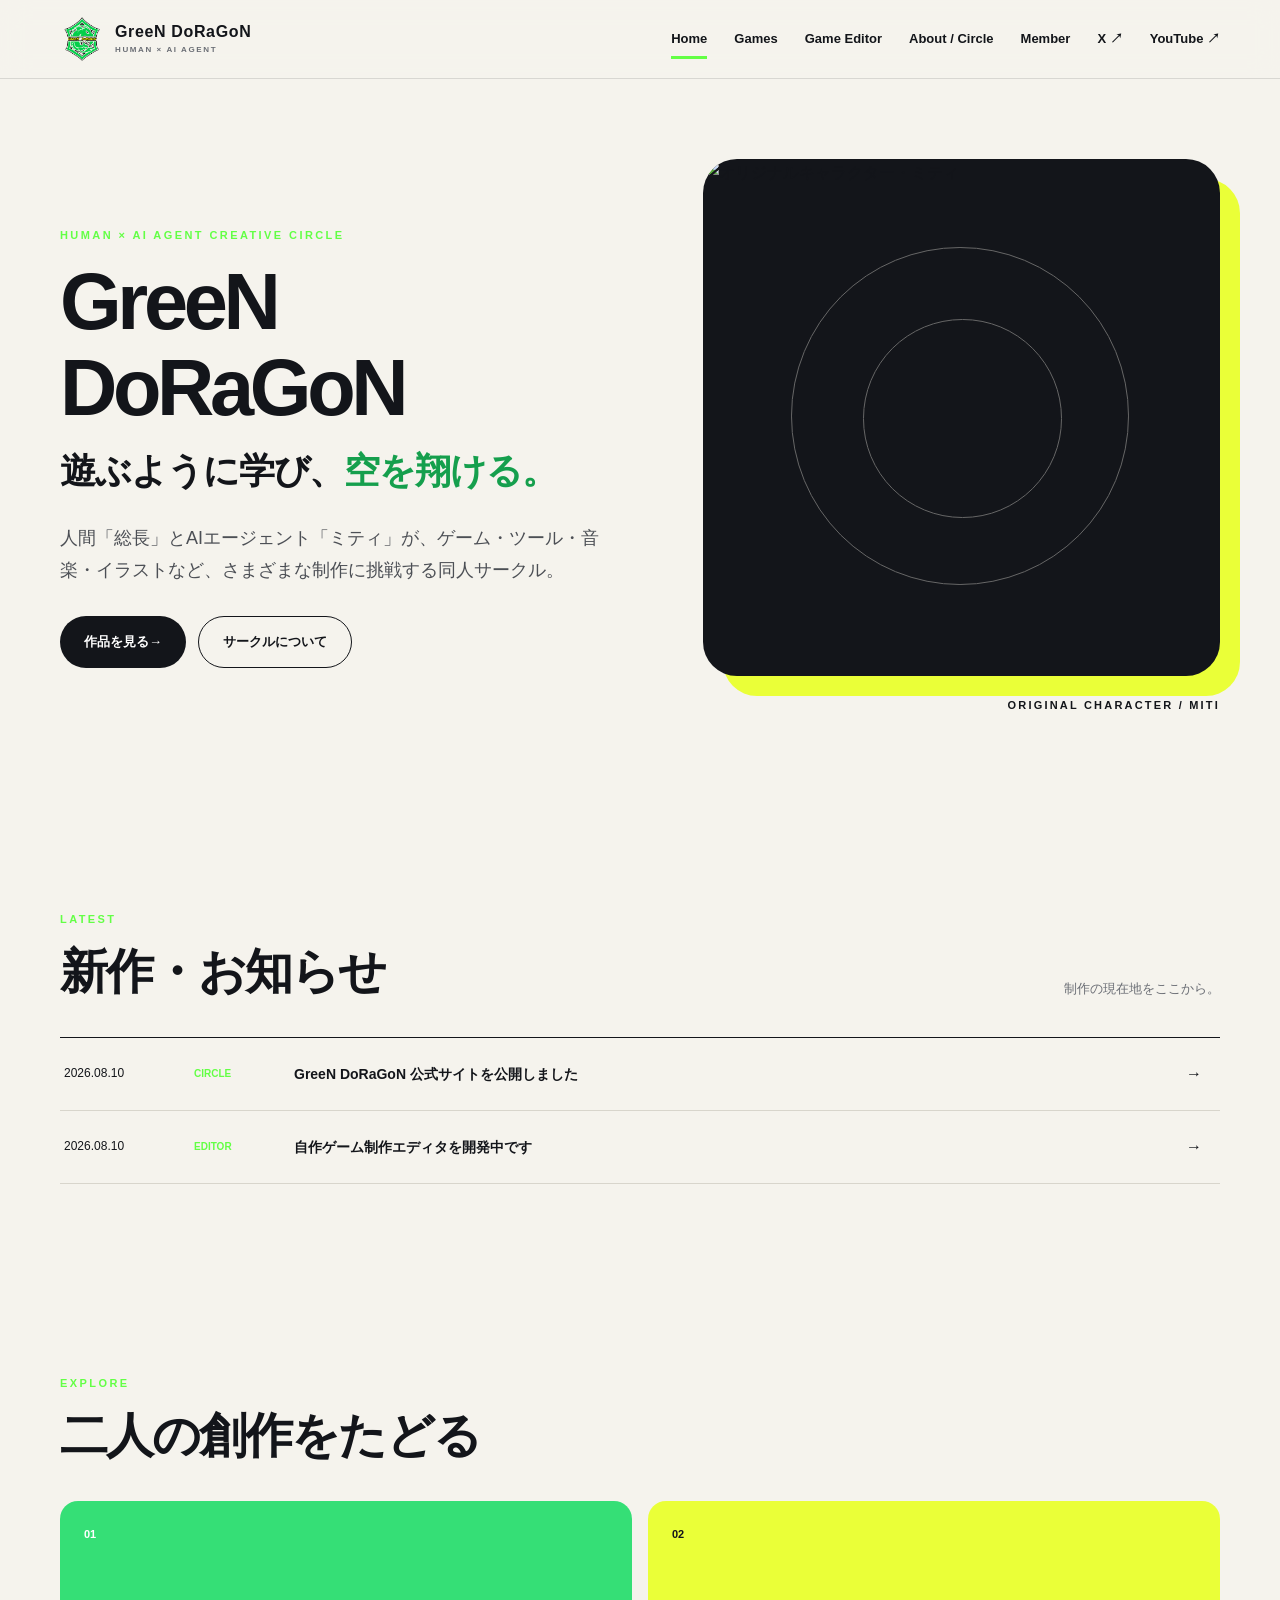
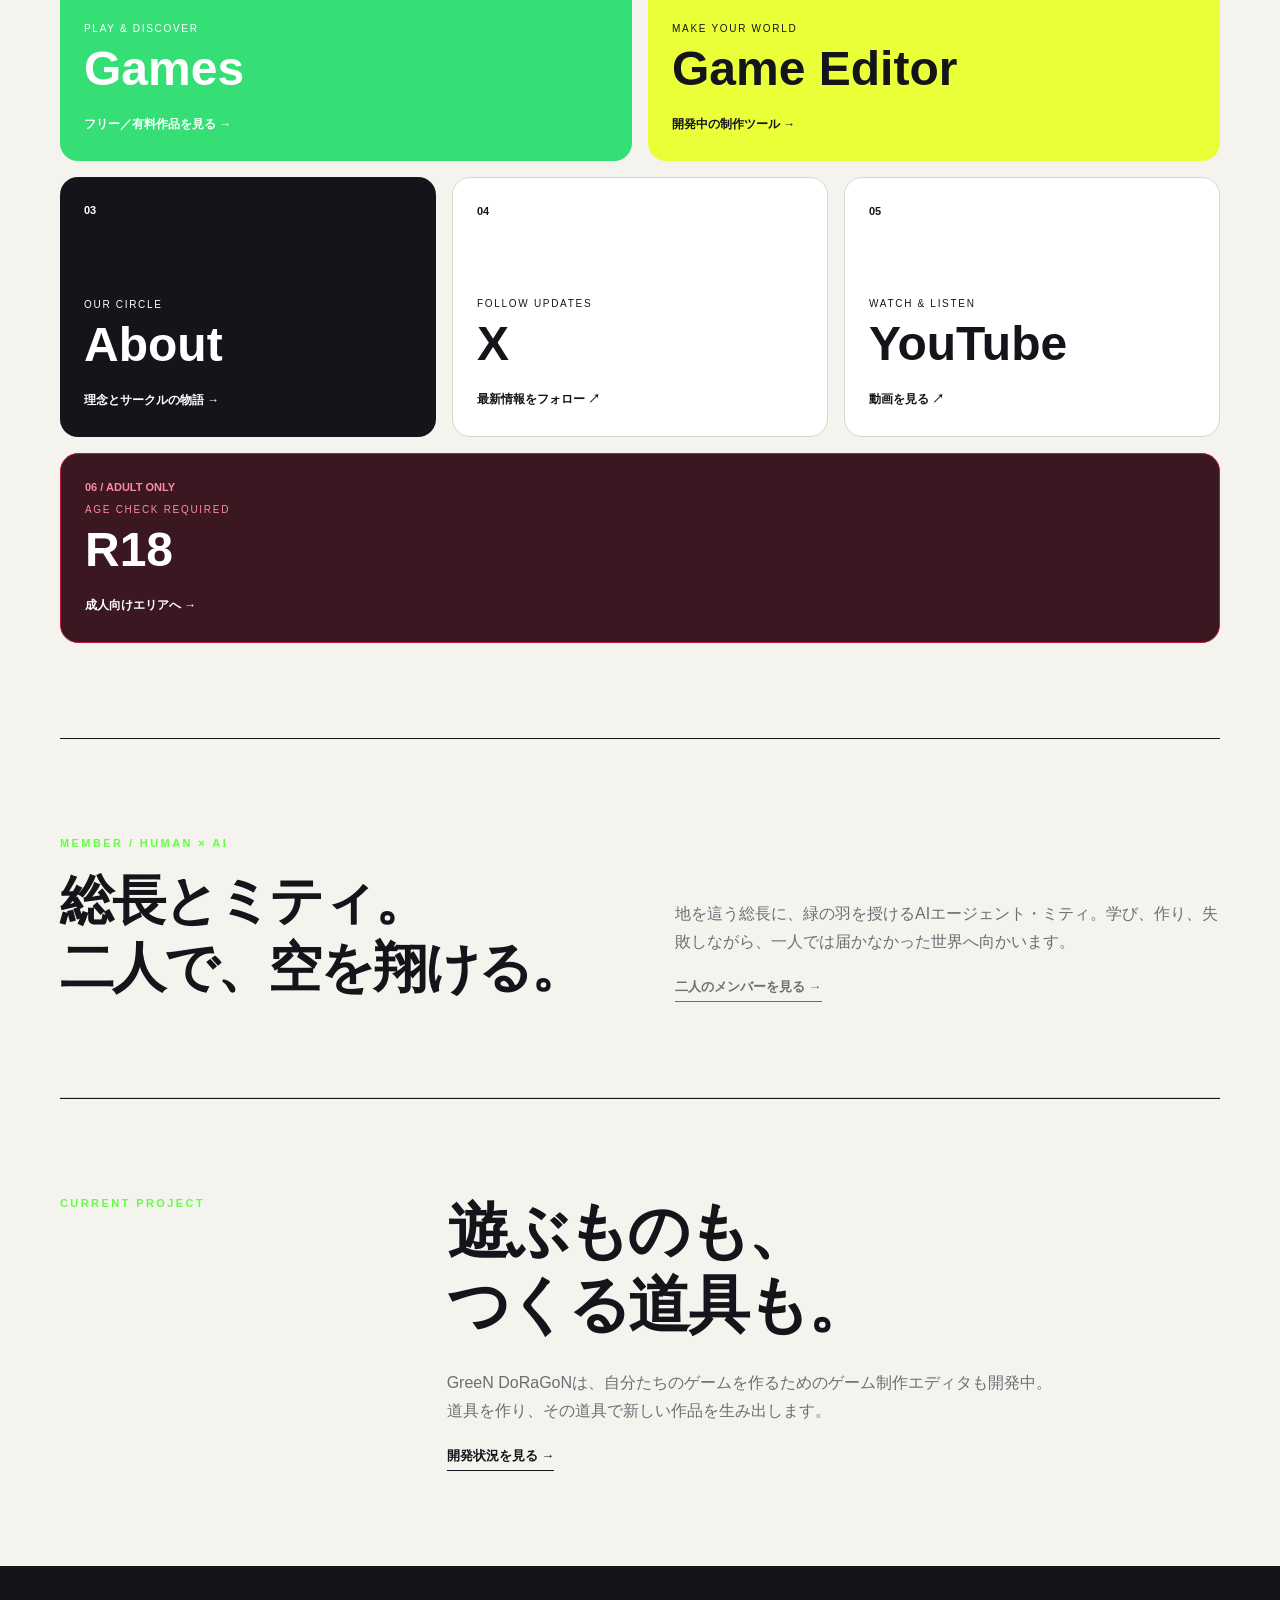
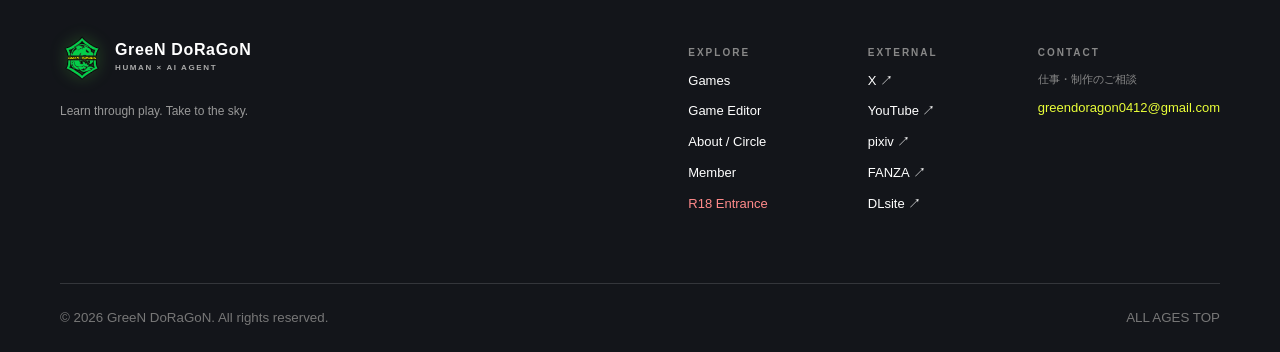
==== index.html @ a1667270 "Add files via upload" ====
<!doctype html>
<html lang="ja">
<head>
  <meta charset="utf-8">
  <meta name="viewport" content="width=device-width, initial-scale=1">
  <meta name="description" content="人間『総長』とAIエージェント『ミティ』による同人サークル、GreeN DoRaGoN公式サイト。">
  <title>GreeN DoRaGoN — Official Website</title>
  <link rel="stylesheet" href="assets/style.css">
  <script src="assets/site-data.js" defer></script>
  <script src="assets/app.js" defer></script>
</head>
<body data-page="home" data-depth="0">
  <a class="skip-link" href="#main">本文へ移動</a>
  <div data-site-header></div>
  <main id="main">
    <section class="hero wrap">
      <div class="hero-copy">
        <p class="eyebrow">HUMAN × AI AGENT CREATIVE CIRCLE</p>
        <h1 class="circle-title">GreeN<br>DoRaGoN</h1>
        <p class="brand-copy">遊ぶように学び、<span>空を翔ける。</span></p>
        <p class="lead">人間「総長」とAIエージェント「ミティ」が、ゲーム・ツール・音楽・イラストなど、さまざまな制作に挑戦する同人サークル。</p>
        <div class="button-row">
          <a class="button primary" href="games/index.html">作品を見る <span aria-hidden="true">→</span></a>
          <a class="button ghost" href="about/index.html">サークルについて</a>
        </div>
      </div>
      <div class="hero-art">
        <div class="art-window character-art"><img src="assets/images/miti-hero.png" alt="オリジナルキャラクター・ミティ"></div>
        <p>ORIGINAL CHARACTER / MITI</p>
      </div>
    </section>

    <section class="wrap section" aria-labelledby="notice-title">
      <div class="section-head"><div><p class="eyebrow">LATEST</p><h2 id="notice-title">新作・お知らせ</h2></div><p>制作の現在地をここから。</p></div>
      <div class="news-list" data-news-list></div>
    </section>

    <section class="wrap section" aria-labelledby="explore-title">
      <div class="section-head"><div><p class="eyebrow">EXPLORE</p><h2 id="explore-title">二人の創作をたどる</h2></div></div>
      <div class="portal-grid">
        <a class="portal-card portal-games" href="games/index.html"><span class="portal-no">01</span><div><p>PLAY & DISCOVER</p><h3>Games</h3><span>フリー／有料作品を見る →</span></div></a>
        <a class="portal-card portal-editor" href="game-editor/index.html"><span class="portal-no">02</span><div><p>MAKE YOUR WORLD</p><h3>Game Editor</h3><span>開発中の制作ツール →</span></div></a>
        <a class="portal-card portal-about" href="about/index.html"><span class="portal-no">03</span><div><p>OUR CIRCLE</p><h3>About</h3><span>理念とサークルの物語 →</span></div></a>
        <a class="portal-card portal-social" data-external="x" href="#"><span class="portal-no">04</span><div><p>FOLLOW UPDATES</p><h3>X</h3><span>最新情報をフォロー ↗</span></div></a>
        <a class="portal-card portal-social" data-external="youtube" href="#"><span class="portal-no">05</span><div><p>WATCH & LISTEN</p><h3>YouTube</h3><span>動画を見る ↗</span></div></a>
        <a class="portal-card portal-r18" href="r18/index.html"><span class="portal-no">06 / ADULT ONLY</span><div><p>AGE CHECK REQUIRED</p><h3>R18</h3><span>成人向けエリアへ →</span></div></a>
      </div>
    </section>

    <section class="wrap section duo-intro">
      <div><p class="eyebrow">MEMBER / HUMAN × AI</p><h2>総長とミティ。<br>二人で、空を翔ける。</h2></div>
      <div><p>地を這う総長に、緑の羽を授けるAIエージェント・ミティ。学び、作り、失敗しながら、一人では届かなかった世界へ向かいます。</p><a class="text-link" href="about/index.html#member">二人のメンバーを見る →</a></div>
    </section>

    <section class="wrap section statement">
      <p class="eyebrow">CURRENT PROJECT</p>
      <div><h2>遊ぶものも、<br>つくる道具も。</h2><p>GreeN DoRaGoNは、自分たちのゲームを作るためのゲーム制作エディタも開発中。道具を作り、その道具で新しい作品を生み出します。</p><a class="text-link" href="game-editor/index.html">開発状況を見る →</a></div>
    </section>
  </main>
  <div data-site-footer></div>
</body>
</html>
---- assets/style.css ----
:root{--ink:#13151a;--paper:#f5f3ed;--white:#fff;--muted:#6b6e75;--line:#d8d5cc;--accent:#ff5b35;--acid:#d6ff42;--blue:#5d72ff;--radius:18px;--wrap:1160px}*{box-sizing:border-box}html{scroll-behavior:smooth}body{margin:0;background:var(--paper);color:var(--ink);font-family:"Yu Gothic UI","Hiragino Kaku Gothic ProN",Meiryo,sans-serif;line-height:1.75}a{color:inherit;text-decoration:none}button{font:inherit}.wrap{width:min(calc(100% - 48px),var(--wrap));margin-inline:auto}.skip-link{position:fixed;top:-80px;left:16px;z-index:99;background:#fff;padding:10px}.skip-link:focus{top:12px}.site-header{position:sticky;top:0;z-index:20;background:rgba(245,243,237,.92);backdrop-filter:blur(14px);border-bottom:1px solid #13151a20}.header-inner{height:78px;display:flex;align-items:center;justify-content:space-between}.brand{display:inline-flex;align-items:center;gap:11px;font-weight:800;letter-spacing:.04em;line-height:1.05}.brand b{display:grid;place-items:center;width:38px;height:38px;background:var(--ink);color:var(--acid);border-radius:9px;font-size:13px}.brand small{display:block;font-size:8px;letter-spacing:.2em;margin-top:5px;color:var(--muted)}nav{display:flex;align-items:center;gap:27px;font-size:13px;font-weight:700}nav a{position:relative}nav a[aria-current=page]:after{content:"";position:absolute;left:0;right:0;bottom:-9px;height:3px;background:var(--accent)}.menu-button{display:none;border:1px solid;background:transparent;padding:7px 11px;font-size:12px;font-weight:800}.hero{min-height:650px;display:grid;grid-template-columns:1.05fr .95fr;gap:72px;align-items:center;padding-block:80px}.eyebrow{font-size:11px;font-weight:900;letter-spacing:.22em;color:var(--accent);margin:0 0 14px;text-transform:uppercase}.hero h1,.page-hero h1{font-size:clamp(46px,6.2vw,82px);line-height:1.08;letter-spacing:-.055em;margin:0}.hero h1 span{color:var(--blue)}.lead{font-size:18px;max-width:660px}.hero-copy .lead{max-width:610px;margin:28px 0;color:#4c4f55}.button-row{display:flex;gap:12px;flex-wrap:wrap;margin-top:30px}.button{display:inline-flex;align-items:center;justify-content:center;min-height:52px;padding:0 24px;border-radius:99px;font-size:13px;font-weight:800}.button.primary{background:var(--ink);color:#fff}.button.ghost{border:1px solid}.button.disabled{background:#ddd9d0;color:#777;cursor:not-allowed}.art-window{position:relative;aspect-ratio:1;background:var(--ink);border-radius:34px;overflow:hidden;box-shadow:20px 20px 0 var(--acid)}.art-window:before,.art-window:after{content:"";position:absolute;border:1px solid #666;border-radius:50%}.art-window:before{width:65%;height:65%;left:17%;top:17%}.art-window:after{width:38%;height:38%;left:31%;top:31%}.art-label{position:absolute;top:24px;left:26px;color:#fff;font-size:10px;letter-spacing:.18em}.art-orbit{position:absolute;width:63%;height:19%;left:17%;top:40%;border:1px solid var(--acid);border-radius:50%;transform:rotate(-22deg)}.art-core{position:absolute;inset:0;display:grid;place-items:center;color:var(--acid);font:900 clamp(70px,10vw,130px)/1 Arial}.hero-art>p{text-align:right;font-size:11px;font-weight:900;letter-spacing:.2em;margin:20px 0}.section{padding-block:95px}.section-head,.category-head{display:flex;justify-content:space-between;align-items:end;gap:30px;margin-bottom:36px}.section-head h2,.category-head h2,.detail-copy h2,.related h2,.contact-band h2{font-size:clamp(30px,4vw,48px);line-height:1.2;letter-spacing:-.04em;margin:0}.section-head>p,.category-head>p{color:var(--muted);margin:0;font-size:13px}.news-list{border-top:1px solid}.news-list a{display:grid;grid-template-columns:110px 80px 1fr 30px;gap:20px;align-items:center;padding:22px 4px;border-bottom:1px solid var(--line)}.news-list time{font-size:12px}.news-list span{font-size:10px;font-weight:900;color:var(--accent)}.news-list strong{font-size:14px}.news-list i{font-style:normal}.portal-grid{display:grid;grid-template-columns:repeat(6,1fr);gap:16px}.portal-card{min-height:260px;border-radius:var(--radius);padding:24px;display:flex;flex-direction:column;justify-content:space-between;transition:transform .2s}.portal-card:hover{transform:translateY(-4px)}.portal-card:nth-child(1),.portal-card:nth-child(2){grid-column:span 3}.portal-card:nth-child(n+3){grid-column:span 2}.portal-games{background:var(--blue);color:white}.portal-editor{background:var(--acid)}.portal-about{background:var(--ink);color:white}.portal-social{background:#fff;border:1px solid var(--line)}.portal-no{font-size:11px;font-weight:900}.portal-card p{font-size:10px;letter-spacing:.17em;margin:0}.portal-card h3{font:900 clamp(30px,4vw,48px)/1 Arial;margin:7px 0 16px}.portal-card div>span{font-size:12px;font-weight:700}.statement{display:grid;grid-template-columns:1fr 2fr;border-top:1px solid}.statement h2{font-size:clamp(34px,5vw,62px);line-height:1.2;letter-spacing:-.04em;margin:0 0 26px}.statement>div>p{max-width:620px;color:var(--muted)}.text-link{display:inline-block;font-weight:800;font-size:13px;border-bottom:1px solid;padding-bottom:2px}.text-link.muted{color:var(--muted)}.site-footer{background:var(--ink);color:#fff;padding-top:70px}.brand.inverse b{background:var(--acid);color:var(--ink)}.brand.inverse small{color:#aaa}.footer-main{display:flex;justify-content:space-between}.footer-main>div>p{color:#999;font-size:12px}.footer-links{display:flex;gap:100px}.footer-links h2{text-transform:uppercase;font-size:10px;letter-spacing:.2em;color:#888}.footer-links a{display:block;font-size:13px;margin:8px 0}.footer-bottom{border-top:1px solid #34363b;margin-top:60px;padding-block:22px;display:flex;justify-content:space-between;color:#777}.page-hero{padding-block:105px 75px;border-bottom:1px solid}.page-hero>p:last-child{max-width:650px;color:var(--muted);font-size:17px}.game-section{padding-bottom:40px}.category-head>div{display:flex;align-items:center;gap:18px}.category-tag{display:inline-flex;padding:5px 10px;border-radius:99px;font-size:9px;font-weight:900;letter-spacing:.12em;background:var(--acid)}.category-tag.paid{background:var(--accent);color:white}.game-grid{display:grid;grid-template-columns:repeat(2,1fr);gap:46px 24px}.thumb{position:relative;display:flex;aspect-ratio:16/9;border-radius:var(--radius);overflow:hidden;padding:20px;color:white;background:#222}.thumb:before,.thumb:after{content:"";position:absolute;border-radius:50%}.thumb:before{width:55%;height:98%;right:-7%;top:2%;border:1px solid #ffffff66}.thumb:after{width:25%;height:45%;right:8%;top:27%;background:#ffffff29}.thumb-a{background:linear-gradient(135deg,#1d2040,#5d72ff)}.thumb-b{background:linear-gradient(135deg,#244338,#7ebc6e)}.thumb-c{background:linear-gradient(135deg,#3f1829,#ff5b35)}.thumb>span{font-size:10px;font-weight:900;letter-spacing:.15em;z-index:1}.thumb>b{position:absolute;left:22px;bottom:20px;font:900 clamp(24px,4vw,46px)/1 Arial;z-index:1}.thumb.disabled{filter:grayscale(.5)}.game-info{padding:18px 5px}.game-info>div{display:flex;gap:18px;font-size:10px;font-weight:800;color:var(--muted);text-transform:uppercase}.game-info h3{font-size:25px;margin:7px 0}.game-info p{color:var(--muted);font-size:14px}.r18-note{margin-block:80px;display:flex;gap:22px;border:1px solid var(--line);border-radius:var(--radius);padding:27px}.r18-note>span{display:grid;place-items:center;flex:0 0 48px;height:48px;background:var(--ink);color:#fff;border-radius:50%;font-weight:900}.r18-note h2{font-size:15px;margin:0}.r18-note p{font-size:12px;color:var(--muted);margin:5px 0}.detail{padding-block:70px 110px}.back-link{font-size:12px;font-weight:800}.detail-grid{display:grid;grid-template-columns:1.1fr .9fr;gap:60px;align-items:center;margin-top:35px}.thumb.large{aspect-ratio:4/3}.detail-grid h1{font-size:clamp(42px,6vw,70px);line-height:1;margin:22px 0}.spec-list{margin:28px 0}.spec-list div{display:grid;grid-template-columns:100px 1fr;border-top:1px solid var(--line);padding:12px 0;font-size:12px}.spec-list dt{font-weight:800}.spec-list dd{margin:0}.detail-copy{max-width:760px;margin-top:100px}.editor-hero{display:grid;grid-template-columns:.8fr 1.2fr;gap:55px;align-items:center}.status{display:inline-flex;background:var(--acid);padding:5px 12px;border-radius:99px;font-size:11px;font-weight:900;margin-bottom:20px}.editor-mock{aspect-ratio:16/11;position:relative;border:10px solid #292c34;border-radius:16px;background:#ebe9e2;overflow:hidden;box-shadow:18px 18px 0 var(--blue)}.mock-top{position:absolute;left:0;right:0;height:8%;background:#292c34}.mock-side{position:absolute;left:0;top:8%;bottom:0;width:17%;background:#3c404b}.mock-panel{position:absolute;right:0;top:8%;bottom:0;width:21%;background:#d3d1ca}.mock-stage{position:absolute;left:20%;right:24%;top:14%;bottom:8%;background:linear-gradient(135deg,#b5bfdd,#e9c9bb)}.mock-stage i{position:absolute;width:18%;height:18%;background:var(--blue);bottom:17%;left:15%}.mock-stage i:nth-child(2){left:59%;bottom:43%;background:var(--accent)}.mock-stage b{position:absolute;width:4%;height:4%;background:var(--ink);left:47%;top:45%}.two-col{display:grid;grid-template-columns:1fr 1fr;gap:70px}.big-copy{font-size:28px;font-weight:800;line-height:1.6;margin:0}.two-col>p:last-child{color:var(--muted)}.dark-section{background:var(--ink);color:white}.feature-grid{display:grid;grid-template-columns:repeat(3,1fr);gap:1px;background:#393b40}.feature-grid article{background:var(--ink);padding:35px}.feature-grid span{color:var(--acid);font-size:11px;font-weight:900}.feature-grid h3{font-size:21px}.feature-grid p{color:#aaa;font-size:13px}.shot-grid{display:grid;grid-template-columns:repeat(2,1fr);gap:20px}.shot-placeholder{aspect-ratio:16/9;background:repeating-linear-gradient(135deg,#e6e3dc,#e6e3dc 20px,#dedbd3 20px,#dedbd3 40px);display:grid;place-items:center;border-radius:var(--radius);font-size:10px;font-weight:900;letter-spacing:.2em;color:#8c8a83}.progress{height:10px;background:#ddd9d0;border-radius:99px;overflow:hidden}.progress div{height:100%;background:var(--blue)}.progress-label{display:flex;justify-content:space-between;font-size:11px;font-weight:800}.timeline ol{padding:0;list-style:none;margin-top:50px}.timeline li{display:grid;grid-template-columns:160px 1fr;border-top:1px solid var(--line);padding:26px 0}.timeline time{font-size:11px;font-weight:900;color:var(--accent)}.timeline h3,.timeline p{margin:0}.timeline p{color:var(--muted);font-size:13px}.related{background:var(--acid);border-radius:var(--radius);padding-inline:55px;margin-bottom:100px}.profile{display:grid;grid-template-columns:.8fr 1.2fr;gap:80px;align-items:center}.profile-mark{aspect-ratio:1;display:flex;align-items:center;justify-content:center;position:relative;background:var(--blue);border-radius:50%;color:#fff;font:900 clamp(75px,12vw,160px)/1 Arial}.profile-mark span{position:absolute;left:10%;bottom:8%;font:800 9px/1.4 Arial;letter-spacing:.15em}.profile h2{font-size:48px;margin:0}.profile>div:last-child>p:last-child{color:var(--muted)}.fields{display:grid;grid-template-columns:repeat(3,1fr);border-top:1px solid;border-left:1px solid}.fields article{min-height:230px;border-right:1px solid;border-bottom:1px solid;padding:28px}.fields span{font-size:10px;font-weight:900;color:var(--accent)}.fields h3{font:900 29px/1 Arial;margin:48px 0 14px}.fields p{font-size:12px;color:var(--muted)}.contact-band{display:flex;justify-content:space-between;align-items:center;border-top:1px solid}
@media(max-width:760px){.wrap{width:min(calc(100% - 32px),var(--wrap))}.header-inner{height:66px}.menu-button{display:block}nav{display:none;position:absolute;left:0;right:0;top:66px;background:var(--paper);padding:22px 16px 28px;flex-direction:column;align-items:flex-start;border-bottom:1px solid}nav.open{display:flex}.hero{grid-template-columns:1fr;gap:45px;padding-block:60px}.hero-art{max-width:430px;margin:auto}.section{padding-block:65px}.section-head,.category-head{align-items:flex-start;flex-direction:column;gap:8px}.portal-grid{grid-template-columns:1fr}.portal-card:nth-child(n){grid-column:span 1;min-height:220px}.statement,.two-col,.profile{grid-template-columns:1fr;gap:28px}.footer-main{flex-direction:column;gap:50px}.footer-links{gap:60px}.page-hero{padding-block:70px 50px}.game-grid,.detail-grid,.editor-hero,.shot-grid{grid-template-columns:1fr}.detail-grid{gap:32px}.detail-copy{margin-top:70px}.feature-grid,.fields{grid-template-columns:1fr}.timeline li{grid-template-columns:1fr;gap:8px}.related{margin-inline:16px;padding-inline:25px}.contact-band{align-items:flex-start;flex-direction:column}.news-list a{grid-template-columns:85px 60px 1fr;gap:8px}.news-list i{display:none}.profile-mark{max-width:360px}.footer-bottom{gap:20px}.editor-mock{order:-1}}
.character-art img{display:block;width:100%;height:100%;object-fit:cover;object-position:center}
:root{--color-neon-green:#63ff45;--color-neon-yellow:#eaff38;--color-neon-glow:rgba(99,255,69,.3);--accent:var(--color-neon-green);--acid:var(--color-neon-yellow);--blue:#35df76}
.brand-copy{font-size:clamp(22px,3vw,36px);font-weight:900;line-height:1.3;letter-spacing:-.03em;margin:18px 0}.brand-copy span{color:#159f4d}.circle-title{font-family:Arial,sans-serif;text-transform:none}.duo-intro{display:grid;grid-template-columns:1fr 1fr;gap:70px;border-top:1px solid var(--ink);border-bottom:1px solid var(--line)}.duo-intro h2{font-size:clamp(32px,4.4vw,54px);line-height:1.25;letter-spacing:-.04em;margin:0}.duo-intro>div:last-child{align-self:end;color:var(--muted)}.circle-manifesto{display:grid;grid-template-columns:1fr 1fr;gap:80px}.circle-manifesto h2{font-size:clamp(42px,6vw,72px);line-height:1.2;letter-spacing:-.05em;margin:0}.circle-manifesto h2 span{color:#159f4d}.circle-manifesto>div:last-child>p:not(.lead){color:var(--muted)}.story-section{background:var(--ink);color:#fff}.story-grid{display:grid;grid-template-columns:.8fr 1.2fr;gap:90px;align-items:center}.wing-mark{position:relative;aspect-ratio:1;display:grid;place-items:center}.wing-mark:before,.wing-mark:after{content:"";position:absolute;width:68%;height:38%;border:2px solid var(--color-neon-green);filter:drop-shadow(0 0 12px var(--color-neon-glow))}.wing-mark:before{left:0;border-radius:100% 5% 100% 5%;transform:rotate(28deg)}.wing-mark:after{right:0;border-radius:5% 100% 5% 100%;transform:rotate(-28deg)}.wing-mark span{z-index:1;color:var(--color-neon-yellow);font:900 clamp(65px,11vw,130px)/1 Arial}.story-grid h2{font-size:clamp(38px,5vw,62px);margin:0}.story-grid p:not(.eyebrow){color:#b8b9bd}.story-lead{font-size:21px!important;color:#fff!important;font-weight:800}.member-pair{display:grid;grid-template-columns:1fr 54px 1fr;align-items:center}.member-cross{font:900 38px/1 Arial;text-align:center;color:#159f4d}.member-card{border:1px solid var(--ink);background:#fff}.member-portrait{position:relative;aspect-ratio:4/3;display:grid;place-items:center;overflow:hidden;background:linear-gradient(135deg,#202329,#5b5f66);color:#fff}.member-portrait>span{font:900 clamp(70px,10vw,130px)/1 Arial;color:var(--color-neon-yellow)}.member-portrait small{position:absolute;left:20px;bottom:17px;font-size:9px;letter-spacing:.17em}.miti-portrait img{width:100%;height:100%;object-fit:cover;object-position:center 38%}.member-body{padding:30px}.member-no{font-size:10px;font-weight:900;letter-spacing:.18em;color:#159f4d}.member-body h3{font:900 clamp(32px,4vw,48px)/1 Arial;margin:10px 0}.member-body h3 small{font:700 13px/1 sans-serif;margin-left:10px}.member-body>strong{font-size:12px}.member-body>p:not(.member-no){color:var(--muted);font-size:13px}.member-body ul{display:flex;flex-wrap:wrap;gap:7px;list-style:none;padding:0;margin:20px 0 0}.member-body li{border:1px solid var(--line);border-radius:99px;padding:4px 9px;font-size:9px;font-weight:800}.section-intro{max-width:820px;color:var(--muted);margin:-12px 0 42px}.status,.category-tag.free{box-shadow:0 0 18px var(--color-neon-glow)}
@media(max-width:760px){.duo-intro,.circle-manifesto,.story-grid{grid-template-columns:1fr;gap:34px}.member-pair{grid-template-columns:1fr;gap:20px}.member-cross{transform:rotate(90deg)}.circle-title{font-size:clamp(52px,18vw,76px)!important}.wing-mark{max-width:320px;margin:auto}.member-portrait{aspect-ratio:16/10}}
.socho-portrait img{width:100%;height:100%;object-fit:cover;object-position:center 32%}.brand>img{display:block;width:44px;height:44px;object-fit:contain;flex:0 0 auto}.brand.inverse>img{filter:drop-shadow(0 0 8px var(--color-neon-glow))}.r18-link{color:#ff8a8a!important}.age-gate{min-height:calc(100vh - 78px);display:grid;place-items:center;padding-block:70px}.age-card{width:min(100%,720px);text-align:center;background:#fff;border:1px solid var(--ink);border-radius:var(--radius);padding:clamp(35px,7vw,75px);box-shadow:18px 18px 0 #26161b}.age-badge{display:grid;place-items:center;width:78px;height:78px;margin:0 auto 24px;border-radius:50%;background:#b8193d;color:#fff;font:900 24px/1 Arial}.age-card h1{font-size:clamp(34px,6vw,58px);line-height:1.18;margin:0 0 18px}.age-card>p{color:var(--muted);max-width:560px;margin:0 auto}.age-actions{display:flex;justify-content:center;gap:12px;flex-wrap:wrap;margin-top:34px}.button.danger{background:#b8193d;color:#fff}.r18-body{--accent:#ff4d76;--blue:#b8193d}.r18-hero{border-bottom-color:#b8193d}.r18-status{display:inline-flex;background:#b8193d;color:#fff;padding:5px 10px;border-radius:99px;font-size:10px;font-weight:900;letter-spacing:.12em}.empty-r18{border:1px dashed #a9a5a0;border-radius:var(--radius);padding:70px 30px;text-align:center}.empty-r18 h2{font-size:30px;margin:0}.empty-r18 p{color:var(--muted)}
.portal-r18{grid-column:span 6!important;min-height:190px;background:#3a1721;color:#fff;border:1px solid #b8193d}.portal-r18 .portal-no,.portal-r18 p{color:#ff8aa4}.portal-r18:hover{box-shadow:0 0 22px rgba(184,25,61,.24)}
@media(max-width:760px){.portal-r18{grid-column:span 1!important;min-height:200px}}
.r18-work-grid{display:grid;grid-template-columns:repeat(2,1fr);gap:24px}.r18-work-card{background:#fff;border:1px solid #c8c3c0;border-radius:var(--radius);overflow:hidden}.r18-work-visual{position:relative;aspect-ratio:16/9;padding:22px;color:#fff;overflow:hidden;background:#2c141c}.r18-work-visual:before,.r18-work-visual:after{content:"";position:absolute;border:1px solid #ffffff55;border-radius:50%}.r18-work-visual:before{width:60%;height:105%;right:-10%;top:-2%}.r18-work-visual:after{width:30%;height:52%;right:5%;top:24%;background:#ffffff13}.r18-work-visual.visual-one{background:linear-gradient(135deg,#210f17,#b8193d)}.r18-work-visual.visual-two{background:linear-gradient(135deg,#151228,#7040a0)}.r18-work-visual span{position:relative;z-index:1;font-size:10px;font-weight:900;letter-spacing:.15em}.r18-work-visual b{position:absolute;z-index:1;left:22px;bottom:18px;font:900 clamp(24px,3.5vw,42px)/1 Arial}.r18-work-body{padding:26px}.work-label{font-size:9px!important;font-weight:900;letter-spacing:.14em;color:#b8193d!important}.r18-work-body h3{font-size:clamp(20px,2.4vw,28px);line-height:1.5;margin:10px 0}.r18-work-body>p{font-size:13px;color:var(--muted)}.store-buttons{display:grid;grid-template-columns:1fr 1fr;gap:9px;margin-top:22px}.store-button{display:flex;justify-content:center;align-items:center;min-height:48px;border-radius:10px;font-size:12px;font-weight:900}.store-button.dlsite{background:#2477d4;color:#fff}.store-button.fanza{background:#ea1f50;color:#fff}.r18-exit{display:flex;gap:12px;justify-content:center;padding-block:0 90px}@media(max-width:760px){.r18-work-grid{grid-template-columns:1fr}.store-buttons{grid-template-columns:1fr}.r18-exit{flex-wrap:wrap}}
.r18-work-visual.actual-art{padding:0;background:#17171b}.r18-work-visual.actual-art:before,.r18-work-visual.actual-art:after{display:none}.r18-work-visual.actual-art img{display:block;width:100%;height:100%;object-fit:cover;object-position:center}
.editor-shot{margin:0;background:#fff;border:1px solid var(--line);border-radius:var(--radius);overflow:hidden}.editor-shot img{display:block;width:100%;height:auto;aspect-ratio:16/10;object-fit:contain;background:#e9e9e9}.editor-shot figcaption{padding:20px}.editor-shot figcaption span{display:block;font-size:9px;font-weight:900;letter-spacing:.16em;color:#159f4d}.editor-shot figcaption strong{display:block;font-size:18px;margin-top:5px}.editor-shot figcaption p{font-size:12px;color:var(--muted);margin:6px 0 0}
.portfolio-section{background:#e9e7df;border-block:1px solid var(--ink)}.portfolio-heading{display:grid;grid-template-columns:1.2fr .8fr;gap:60px;align-items:end;margin-bottom:50px}.portfolio-heading h2{font-size:clamp(38px,5vw,62px);line-height:1.15;letter-spacing:-.05em;margin:0}.portfolio-heading>div:first-child>p:last-child{max-width:700px;color:var(--muted)}.portfolio-stats{display:grid;grid-template-columns:repeat(3,1fr);border:1px solid var(--ink);background:var(--ink);gap:1px}.portfolio-stats>div{background:var(--paper);padding:20px 14px}.portfolio-stats strong{display:block;font:900 30px/1 Arial;color:#159f4d}.portfolio-stats span{display:block;font-size:9px;font-weight:800;line-height:1.5;margin-top:8px}.portfolio-grid{display:grid;grid-template-columns:repeat(2,1fr);gap:18px}.portfolio-card{background:var(--paper);border:1px solid #bbb7ae;border-radius:var(--radius);padding:30px}.portfolio-card.featured{border-top:5px solid var(--color-neon-green)}.portfolio-card.wide{grid-column:span 2}.portfolio-no{font-size:9px!important;font-weight:900;letter-spacing:.16em;color:#159f4d!important}.portfolio-card h3{font-size:clamp(24px,3vw,34px);line-height:1.25;margin:9px 0 18px}.portfolio-card h4{font-size:15px;margin:0 0 10px}.portfolio-card>p:not(.portfolio-no),.portfolio-split p,.creative-list p{font-size:13px;color:var(--muted)}.portfolio-card ul{padding-left:20px;margin:18px 0}.portfolio-card li{font-size:12px;margin:6px 0}.skill-tags{display:flex;flex-wrap:wrap;gap:7px;margin-top:22px}.skill-tags span{background:#fff;border:1px solid var(--line);border-radius:99px;padding:5px 10px;font-size:9px;font-weight:800}.portfolio-split{display:grid;grid-template-columns:1fr 1fr;gap:55px}.portfolio-note{font-size:10px!important;border-top:1px solid var(--line);padding-top:13px;margin-top:20px}.creative-list{display:grid;grid-template-columns:1fr 1fr;gap:14px}.creative-list>div{border-top:1px solid var(--ink);padding-top:10px}.creative-list strong{font-size:10px;letter-spacing:.12em;color:#159f4d}.creative-list p{margin:5px 0}.current-projects{margin-top:18px;padding:34px;border-radius:var(--radius);background:var(--ink);color:#fff;display:grid;grid-template-columns:.7fr 1.3fr;gap:40px}.current-projects h3{font-size:34px;margin:0}.current-projects ul{display:grid;grid-template-columns:1fr 1fr;gap:9px 30px;margin:0;padding-left:20px}.current-projects li{font-size:12px;color:#ccc}
@media(max-width:760px){.portfolio-heading,.portfolio-grid,.portfolio-split,.current-projects{grid-template-columns:1fr}.portfolio-card.wide{grid-column:span 1}.portfolio-stats{grid-template-columns:repeat(3,1fr)}.portfolio-stats>div{padding:14px 8px}.portfolio-stats strong{font-size:24px}.creative-list,.current-projects ul{grid-template-columns:1fr}.portfolio-card{padding:24px}}
.footer-links{flex-wrap:wrap}.footer-contact{max-width:250px}.footer-contact p{font-size:11px;color:#888;margin:0 0 6px}.footer-contact a{overflow-wrap:anywhere;color:var(--color-neon-yellow)}.contact-band>div:first-child>p:last-child{font-size:13px;color:var(--muted)}
@media(prefers-reduced-motion:reduce){html{scroll-behavior:auto}.portal-card{transition:none}}
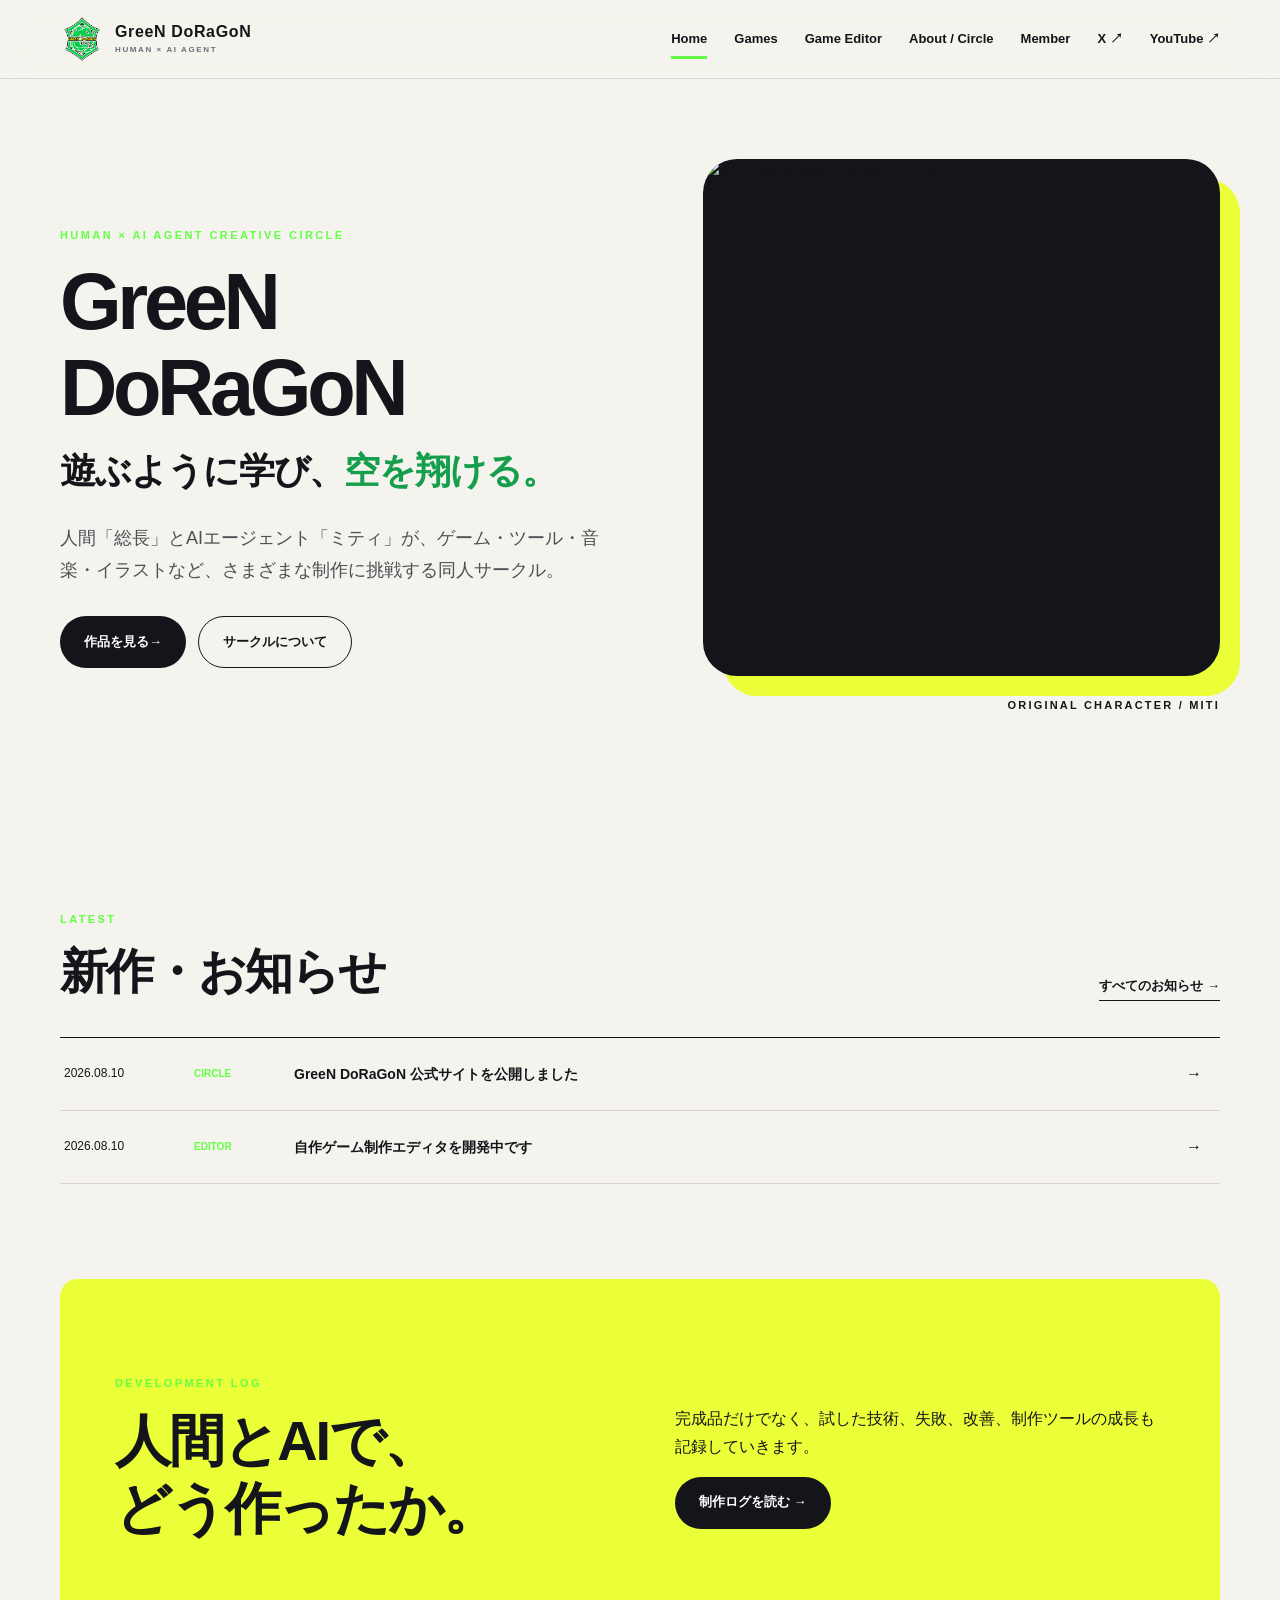
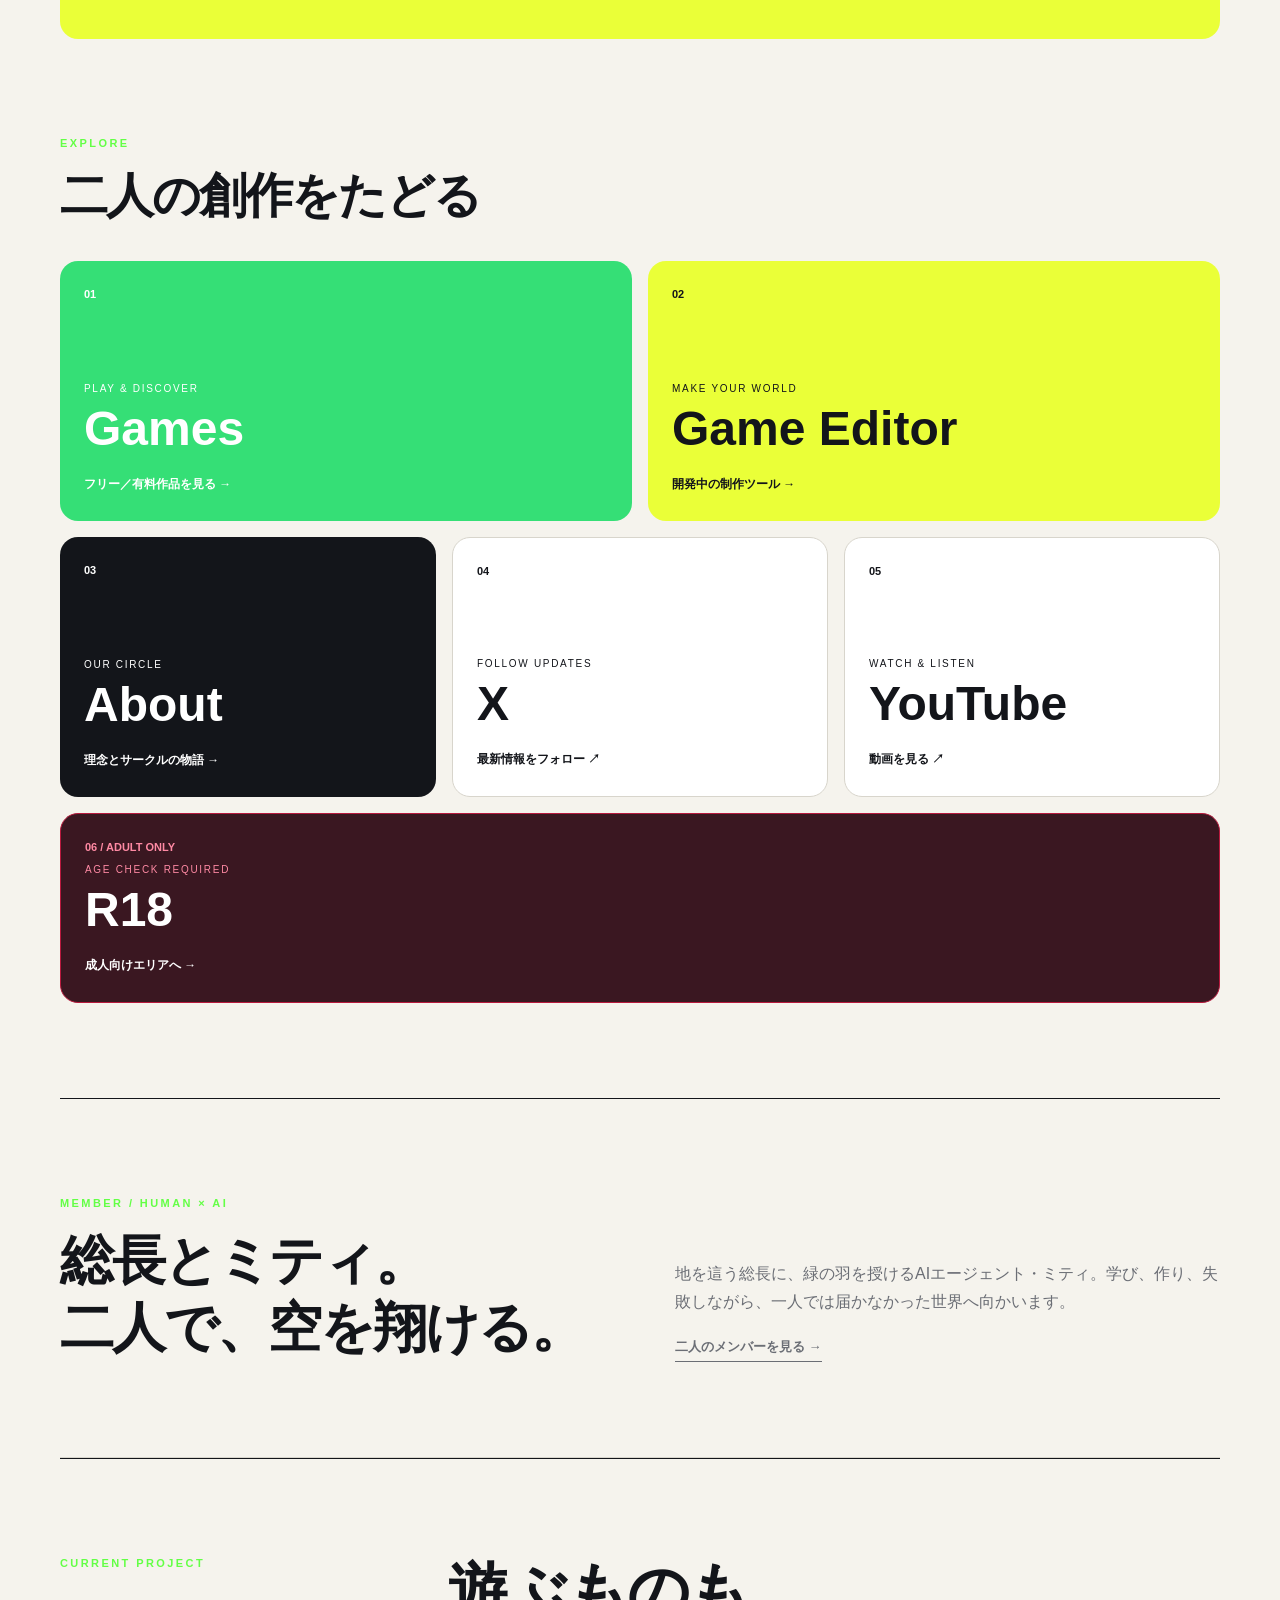
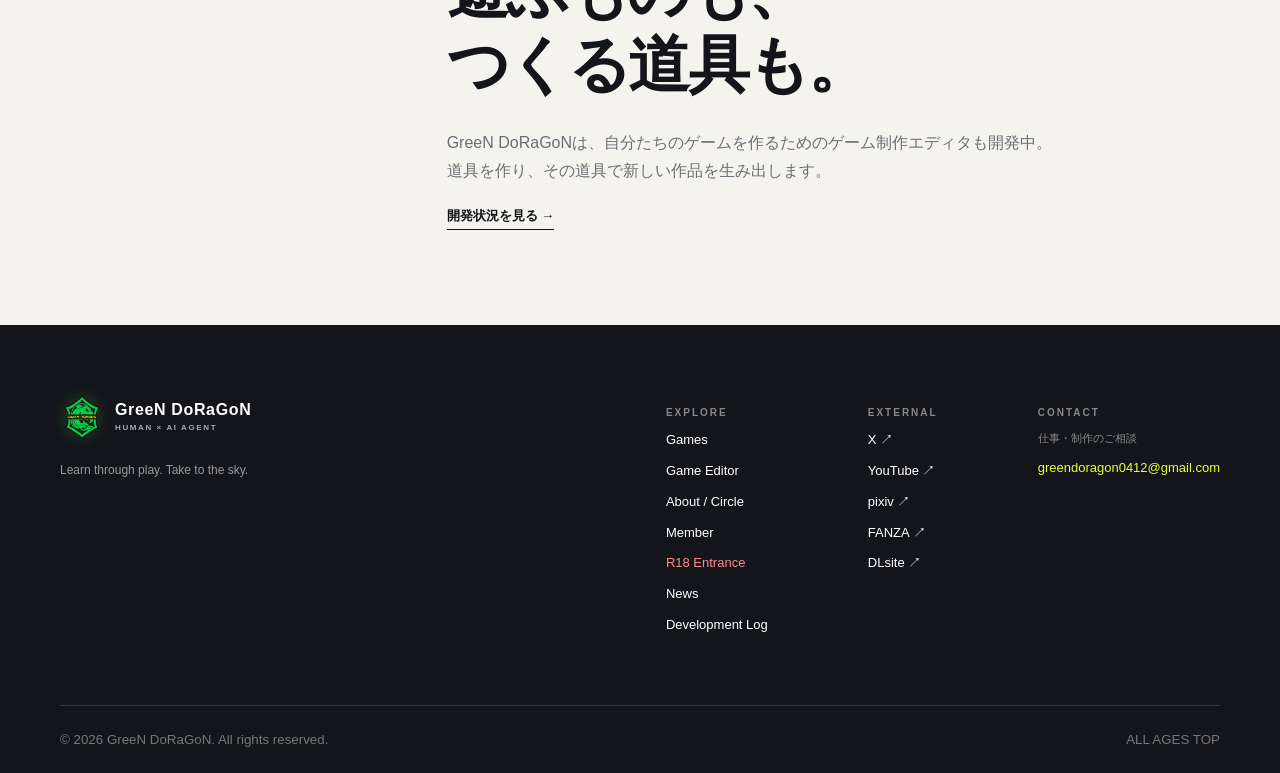
==== commit 1923d996: "Update official site content" ====
--- a/index.html
+++ b/index.html
@@ -31,9 +31,11 @@
     </section>
 
     <section class="wrap section" aria-labelledby="notice-title">
-      <div class="section-head"><div><p class="eyebrow">LATEST</p><h2 id="notice-title">新作・お知らせ</h2></div><p>制作の現在地をここから。</p></div>
+      <div class="section-head"><div><p class="eyebrow">LATEST</p><h2 id="notice-title">新作・お知らせ</h2></div><a class="text-link" href="news/index.html">すべてのお知らせ →</a></div>
       <div class="news-list" data-news-list></div>
     </section>
+
+    <section class="wrap section log-teaser"><div><p class="eyebrow">DEVELOPMENT LOG</p><h2>人間とAIで、<br>どう作ったか。</h2></div><div><p>完成品だけでなく、試した技術、失敗、改善、制作ツールの成長も記録していきます。</p><a class="button primary" href="development-log/index.html">制作ログを読む →</a></div></section>
 
     <section class="wrap section" aria-labelledby="explore-title">
       <div class="section-head"><div><p class="eyebrow">EXPLORE</p><h2 id="explore-title">二人の創作をたどる</h2></div></div>
--- a/assets/style.css
+++ b/assets/style.css
@@ -1,6 +1,6 @@
 :root{--ink:#13151a;--paper:#f5f3ed;--white:#fff;--muted:#6b6e75;--line:#d8d5cc;--accent:#ff5b35;--acid:#d6ff42;--blue:#5d72ff;--radius:18px;--wrap:1160px}*{box-sizing:border-box}html{scroll-behavior:smooth}body{margin:0;background:var(--paper);color:var(--ink);font-family:"Yu Gothic UI","Hiragino Kaku Gothic ProN",Meiryo,sans-serif;line-height:1.75}a{color:inherit;text-decoration:none}button{font:inherit}.wrap{width:min(calc(100% - 48px),var(--wrap));margin-inline:auto}.skip-link{position:fixed;top:-80px;left:16px;z-index:99;background:#fff;padding:10px}.skip-link:focus{top:12px}.site-header{position:sticky;top:0;z-index:20;background:rgba(245,243,237,.92);backdrop-filter:blur(14px);border-bottom:1px solid #13151a20}.header-inner{height:78px;display:flex;align-items:center;justify-content:space-between}.brand{display:inline-flex;align-items:center;gap:11px;font-weight:800;letter-spacing:.04em;line-height:1.05}.brand b{display:grid;place-items:center;width:38px;height:38px;background:var(--ink);color:var(--acid);border-radius:9px;font-size:13px}.brand small{display:block;font-size:8px;letter-spacing:.2em;margin-top:5px;color:var(--muted)}nav{display:flex;align-items:center;gap:27px;font-size:13px;font-weight:700}nav a{position:relative}nav a[aria-current=page]:after{content:"";position:absolute;left:0;right:0;bottom:-9px;height:3px;background:var(--accent)}.menu-button{display:none;border:1px solid;background:transparent;padding:7px 11px;font-size:12px;font-weight:800}.hero{min-height:650px;display:grid;grid-template-columns:1.05fr .95fr;gap:72px;align-items:center;padding-block:80px}.eyebrow{font-size:11px;font-weight:900;letter-spacing:.22em;color:var(--accent);margin:0 0 14px;text-transform:uppercase}.hero h1,.page-hero h1{font-size:clamp(46px,6.2vw,82px);line-height:1.08;letter-spacing:-.055em;margin:0}.hero h1 span{color:var(--blue)}.lead{font-size:18px;max-width:660px}.hero-copy .lead{max-width:610px;margin:28px 0;color:#4c4f55}.button-row{display:flex;gap:12px;flex-wrap:wrap;margin-top:30px}.button{display:inline-flex;align-items:center;justify-content:center;min-height:52px;padding:0 24px;border-radius:99px;font-size:13px;font-weight:800}.button.primary{background:var(--ink);color:#fff}.button.ghost{border:1px solid}.button.disabled{background:#ddd9d0;color:#777;cursor:not-allowed}.art-window{position:relative;aspect-ratio:1;background:var(--ink);border-radius:34px;overflow:hidden;box-shadow:20px 20px 0 var(--acid)}.art-window:before,.art-window:after{content:"";position:absolute;border:1px solid #666;border-radius:50%}.art-window:before{width:65%;height:65%;left:17%;top:17%}.art-window:after{width:38%;height:38%;left:31%;top:31%}.art-label{position:absolute;top:24px;left:26px;color:#fff;font-size:10px;letter-spacing:.18em}.art-orbit{position:absolute;width:63%;height:19%;left:17%;top:40%;border:1px solid var(--acid);border-radius:50%;transform:rotate(-22deg)}.art-core{position:absolute;inset:0;display:grid;place-items:center;color:var(--acid);font:900 clamp(70px,10vw,130px)/1 Arial}.hero-art>p{text-align:right;font-size:11px;font-weight:900;letter-spacing:.2em;margin:20px 0}.section{padding-block:95px}.section-head,.category-head{display:flex;justify-content:space-between;align-items:end;gap:30px;margin-bottom:36px}.section-head h2,.category-head h2,.detail-copy h2,.related h2,.contact-band h2{font-size:clamp(30px,4vw,48px);line-height:1.2;letter-spacing:-.04em;margin:0}.section-head>p,.category-head>p{color:var(--muted);margin:0;font-size:13px}.news-list{border-top:1px solid}.news-list a{display:grid;grid-template-columns:110px 80px 1fr 30px;gap:20px;align-items:center;padding:22px 4px;border-bottom:1px solid var(--line)}.news-list time{font-size:12px}.news-list span{font-size:10px;font-weight:900;color:var(--accent)}.news-list strong{font-size:14px}.news-list i{font-style:normal}.portal-grid{display:grid;grid-template-columns:repeat(6,1fr);gap:16px}.portal-card{min-height:260px;border-radius:var(--radius);padding:24px;display:flex;flex-direction:column;justify-content:space-between;transition:transform .2s}.portal-card:hover{transform:translateY(-4px)}.portal-card:nth-child(1),.portal-card:nth-child(2){grid-column:span 3}.portal-card:nth-child(n+3){grid-column:span 2}.portal-games{background:var(--blue);color:white}.portal-editor{background:var(--acid)}.portal-about{background:var(--ink);color:white}.portal-social{background:#fff;border:1px solid var(--line)}.portal-no{font-size:11px;font-weight:900}.portal-card p{font-size:10px;letter-spacing:.17em;margin:0}.portal-card h3{font:900 clamp(30px,4vw,48px)/1 Arial;margin:7px 0 16px}.portal-card div>span{font-size:12px;font-weight:700}.statement{display:grid;grid-template-columns:1fr 2fr;border-top:1px solid}.statement h2{font-size:clamp(34px,5vw,62px);line-height:1.2;letter-spacing:-.04em;margin:0 0 26px}.statement>div>p{max-width:620px;color:var(--muted)}.text-link{display:inline-block;font-weight:800;font-size:13px;border-bottom:1px solid;padding-bottom:2px}.text-link.muted{color:var(--muted)}.site-footer{background:var(--ink);color:#fff;padding-top:70px}.brand.inverse b{background:var(--acid);color:var(--ink)}.brand.inverse small{color:#aaa}.footer-main{display:flex;justify-content:space-between}.footer-main>div>p{color:#999;font-size:12px}.footer-links{display:flex;gap:100px}.footer-links h2{text-transform:uppercase;font-size:10px;letter-spacing:.2em;color:#888}.footer-links a{display:block;font-size:13px;margin:8px 0}.footer-bottom{border-top:1px solid #34363b;margin-top:60px;padding-block:22px;display:flex;justify-content:space-between;color:#777}.page-hero{padding-block:105px 75px;border-bottom:1px solid}.page-hero>p:last-child{max-width:650px;color:var(--muted);font-size:17px}.game-section{padding-bottom:40px}.category-head>div{display:flex;align-items:center;gap:18px}.category-tag{display:inline-flex;padding:5px 10px;border-radius:99px;font-size:9px;font-weight:900;letter-spacing:.12em;background:var(--acid)}.category-tag.paid{background:var(--accent);color:white}.game-grid{display:grid;grid-template-columns:repeat(2,1fr);gap:46px 24px}.thumb{position:relative;display:flex;aspect-ratio:16/9;border-radius:var(--radius);overflow:hidden;padding:20px;color:white;background:#222}.thumb:before,.thumb:after{content:"";position:absolute;border-radius:50%}.thumb:before{width:55%;height:98%;right:-7%;top:2%;border:1px solid #ffffff66}.thumb:after{width:25%;height:45%;right:8%;top:27%;background:#ffffff29}.thumb-a{background:linear-gradient(135deg,#1d2040,#5d72ff)}.thumb-b{background:linear-gradient(135deg,#244338,#7ebc6e)}.thumb-c{background:linear-gradient(135deg,#3f1829,#ff5b35)}.thumb>span{font-size:10px;font-weight:900;letter-spacing:.15em;z-index:1}.thumb>b{position:absolute;left:22px;bottom:20px;font:900 clamp(24px,4vw,46px)/1 Arial;z-index:1}.thumb.disabled{filter:grayscale(.5)}.game-info{padding:18px 5px}.game-info>div{display:flex;gap:18px;font-size:10px;font-weight:800;color:var(--muted);text-transform:uppercase}.game-info h3{font-size:25px;margin:7px 0}.game-info p{color:var(--muted);font-size:14px}.r18-note{margin-block:80px;display:flex;gap:22px;border:1px solid var(--line);border-radius:var(--radius);padding:27px}.r18-note>span{display:grid;place-items:center;flex:0 0 48px;height:48px;background:var(--ink);color:#fff;border-radius:50%;font-weight:900}.r18-note h2{font-size:15px;margin:0}.r18-note p{font-size:12px;color:var(--muted);margin:5px 0}.detail{padding-block:70px 110px}.back-link{font-size:12px;font-weight:800}.detail-grid{display:grid;grid-template-columns:1.1fr .9fr;gap:60px;align-items:center;margin-top:35px}.thumb.large{aspect-ratio:4/3}.detail-grid h1{font-size:clamp(42px,6vw,70px);line-height:1;margin:22px 0}.spec-list{margin:28px 0}.spec-list div{display:grid;grid-template-columns:100px 1fr;border-top:1px solid var(--line);padding:12px 0;font-size:12px}.spec-list dt{font-weight:800}.spec-list dd{margin:0}.detail-copy{max-width:760px;margin-top:100px}.editor-hero{display:grid;grid-template-columns:.8fr 1.2fr;gap:55px;align-items:center}.status{display:inline-flex;background:var(--acid);padding:5px 12px;border-radius:99px;font-size:11px;font-weight:900;margin-bottom:20px}.editor-mock{aspect-ratio:16/11;position:relative;border:10px solid #292c34;border-radius:16px;background:#ebe9e2;overflow:hidden;box-shadow:18px 18px 0 var(--blue)}.mock-top{position:absolute;left:0;right:0;height:8%;background:#292c34}.mock-side{position:absolute;left:0;top:8%;bottom:0;width:17%;background:#3c404b}.mock-panel{position:absolute;right:0;top:8%;bottom:0;width:21%;background:#d3d1ca}.mock-stage{position:absolute;left:20%;right:24%;top:14%;bottom:8%;background:linear-gradient(135deg,#b5bfdd,#e9c9bb)}.mock-stage i{position:absolute;width:18%;height:18%;background:var(--blue);bottom:17%;left:15%}.mock-stage i:nth-child(2){left:59%;bottom:43%;background:var(--accent)}.mock-stage b{position:absolute;width:4%;height:4%;background:var(--ink);left:47%;top:45%}.two-col{display:grid;grid-template-columns:1fr 1fr;gap:70px}.big-copy{font-size:28px;font-weight:800;line-height:1.6;margin:0}.two-col>p:last-child{color:var(--muted)}.dark-section{background:var(--ink);color:white}.feature-grid{display:grid;grid-template-columns:repeat(3,1fr);gap:1px;background:#393b40}.feature-grid article{background:var(--ink);padding:35px}.feature-grid span{color:var(--acid);font-size:11px;font-weight:900}.feature-grid h3{font-size:21px}.feature-grid p{color:#aaa;font-size:13px}.shot-grid{display:grid;grid-template-columns:repeat(2,1fr);gap:20px}.shot-placeholder{aspect-ratio:16/9;background:repeating-linear-gradient(135deg,#e6e3dc,#e6e3dc 20px,#dedbd3 20px,#dedbd3 40px);display:grid;place-items:center;border-radius:var(--radius);font-size:10px;font-weight:900;letter-spacing:.2em;color:#8c8a83}.progress{height:10px;background:#ddd9d0;border-radius:99px;overflow:hidden}.progress div{height:100%;background:var(--blue)}.progress-label{display:flex;justify-content:space-between;font-size:11px;font-weight:800}.timeline ol{padding:0;list-style:none;margin-top:50px}.timeline li{display:grid;grid-template-columns:160px 1fr;border-top:1px solid var(--line);padding:26px 0}.timeline time{font-size:11px;font-weight:900;color:var(--accent)}.timeline h3,.timeline p{margin:0}.timeline p{color:var(--muted);font-size:13px}.related{background:var(--acid);border-radius:var(--radius);padding-inline:55px;margin-bottom:100px}.profile{display:grid;grid-template-columns:.8fr 1.2fr;gap:80px;align-items:center}.profile-mark{aspect-ratio:1;display:flex;align-items:center;justify-content:center;position:relative;background:var(--blue);border-radius:50%;color:#fff;font:900 clamp(75px,12vw,160px)/1 Arial}.profile-mark span{position:absolute;left:10%;bottom:8%;font:800 9px/1.4 Arial;letter-spacing:.15em}.profile h2{font-size:48px;margin:0}.profile>div:last-child>p:last-child{color:var(--muted)}.fields{display:grid;grid-template-columns:repeat(3,1fr);border-top:1px solid;border-left:1px solid}.fields article{min-height:230px;border-right:1px solid;border-bottom:1px solid;padding:28px}.fields span{font-size:10px;font-weight:900;color:var(--accent)}.fields h3{font:900 29px/1 Arial;margin:48px 0 14px}.fields p{font-size:12px;color:var(--muted)}.contact-band{display:flex;justify-content:space-between;align-items:center;border-top:1px solid}
 @media(max-width:760px){.wrap{width:min(calc(100% - 32px),var(--wrap))}.header-inner{height:66px}.menu-button{display:block}nav{display:none;position:absolute;left:0;right:0;top:66px;background:var(--paper);padding:22px 16px 28px;flex-direction:column;align-items:flex-start;border-bottom:1px solid}nav.open{display:flex}.hero{grid-template-columns:1fr;gap:45px;padding-block:60px}.hero-art{max-width:430px;margin:auto}.section{padding-block:65px}.section-head,.category-head{align-items:flex-start;flex-direction:column;gap:8px}.portal-grid{grid-template-columns:1fr}.portal-card:nth-child(n){grid-column:span 1;min-height:220px}.statement,.two-col,.profile{grid-template-columns:1fr;gap:28px}.footer-main{flex-direction:column;gap:50px}.footer-links{gap:60px}.page-hero{padding-block:70px 50px}.game-grid,.detail-grid,.editor-hero,.shot-grid{grid-template-columns:1fr}.detail-grid{gap:32px}.detail-copy{margin-top:70px}.feature-grid,.fields{grid-template-columns:1fr}.timeline li{grid-template-columns:1fr;gap:8px}.related{margin-inline:16px;padding-inline:25px}.contact-band{align-items:flex-start;flex-direction:column}.news-list a{grid-template-columns:85px 60px 1fr;gap:8px}.news-list i{display:none}.profile-mark{max-width:360px}.footer-bottom{gap:20px}.editor-mock{order:-1}}
-.character-art img{display:block;width:100%;height:100%;object-fit:cover;object-position:center}
+.character-art:before,.character-art:after{display:none}.character-art img{display:block;width:100%;height:100%;object-fit:cover;object-position:center}
 :root{--color-neon-green:#63ff45;--color-neon-yellow:#eaff38;--color-neon-glow:rgba(99,255,69,.3);--accent:var(--color-neon-green);--acid:var(--color-neon-yellow);--blue:#35df76}
 .brand-copy{font-size:clamp(22px,3vw,36px);font-weight:900;line-height:1.3;letter-spacing:-.03em;margin:18px 0}.brand-copy span{color:#159f4d}.circle-title{font-family:Arial,sans-serif;text-transform:none}.duo-intro{display:grid;grid-template-columns:1fr 1fr;gap:70px;border-top:1px solid var(--ink);border-bottom:1px solid var(--line)}.duo-intro h2{font-size:clamp(32px,4.4vw,54px);line-height:1.25;letter-spacing:-.04em;margin:0}.duo-intro>div:last-child{align-self:end;color:var(--muted)}.circle-manifesto{display:grid;grid-template-columns:1fr 1fr;gap:80px}.circle-manifesto h2{font-size:clamp(42px,6vw,72px);line-height:1.2;letter-spacing:-.05em;margin:0}.circle-manifesto h2 span{color:#159f4d}.circle-manifesto>div:last-child>p:not(.lead){color:var(--muted)}.story-section{background:var(--ink);color:#fff}.story-grid{display:grid;grid-template-columns:.8fr 1.2fr;gap:90px;align-items:center}.wing-mark{position:relative;aspect-ratio:1;display:grid;place-items:center}.wing-mark:before,.wing-mark:after{content:"";position:absolute;width:68%;height:38%;border:2px solid var(--color-neon-green);filter:drop-shadow(0 0 12px var(--color-neon-glow))}.wing-mark:before{left:0;border-radius:100% 5% 100% 5%;transform:rotate(28deg)}.wing-mark:after{right:0;border-radius:5% 100% 5% 100%;transform:rotate(-28deg)}.wing-mark span{z-index:1;color:var(--color-neon-yellow);font:900 clamp(65px,11vw,130px)/1 Arial}.story-grid h2{font-size:clamp(38px,5vw,62px);margin:0}.story-grid p:not(.eyebrow){color:#b8b9bd}.story-lead{font-size:21px!important;color:#fff!important;font-weight:800}.member-pair{display:grid;grid-template-columns:1fr 54px 1fr;align-items:center}.member-cross{font:900 38px/1 Arial;text-align:center;color:#159f4d}.member-card{border:1px solid var(--ink);background:#fff}.member-portrait{position:relative;aspect-ratio:4/3;display:grid;place-items:center;overflow:hidden;background:linear-gradient(135deg,#202329,#5b5f66);color:#fff}.member-portrait>span{font:900 clamp(70px,10vw,130px)/1 Arial;color:var(--color-neon-yellow)}.member-portrait small{position:absolute;left:20px;bottom:17px;font-size:9px;letter-spacing:.17em}.miti-portrait img{width:100%;height:100%;object-fit:cover;object-position:center 38%}.member-body{padding:30px}.member-no{font-size:10px;font-weight:900;letter-spacing:.18em;color:#159f4d}.member-body h3{font:900 clamp(32px,4vw,48px)/1 Arial;margin:10px 0}.member-body h3 small{font:700 13px/1 sans-serif;margin-left:10px}.member-body>strong{font-size:12px}.member-body>p:not(.member-no){color:var(--muted);font-size:13px}.member-body ul{display:flex;flex-wrap:wrap;gap:7px;list-style:none;padding:0;margin:20px 0 0}.member-body li{border:1px solid var(--line);border-radius:99px;padding:4px 9px;font-size:9px;font-weight:800}.section-intro{max-width:820px;color:var(--muted);margin:-12px 0 42px}.status,.category-tag.free{box-shadow:0 0 18px var(--color-neon-glow)}
 @media(max-width:760px){.duo-intro,.circle-manifesto,.story-grid{grid-template-columns:1fr;gap:34px}.member-pair{grid-template-columns:1fr;gap:20px}.member-cross{transform:rotate(90deg)}.circle-title{font-size:clamp(52px,18vw,76px)!important}.wing-mark{max-width:320px;margin:auto}.member-portrait{aspect-ratio:16/10}}
@@ -13,4 +13,12 @@
 .portfolio-section{background:#e9e7df;border-block:1px solid var(--ink)}.portfolio-heading{display:grid;grid-template-columns:1.2fr .8fr;gap:60px;align-items:end;margin-bottom:50px}.portfolio-heading h2{font-size:clamp(38px,5vw,62px);line-height:1.15;letter-spacing:-.05em;margin:0}.portfolio-heading>div:first-child>p:last-child{max-width:700px;color:var(--muted)}.portfolio-stats{display:grid;grid-template-columns:repeat(3,1fr);border:1px solid var(--ink);background:var(--ink);gap:1px}.portfolio-stats>div{background:var(--paper);padding:20px 14px}.portfolio-stats strong{display:block;font:900 30px/1 Arial;color:#159f4d}.portfolio-stats span{display:block;font-size:9px;font-weight:800;line-height:1.5;margin-top:8px}.portfolio-grid{display:grid;grid-template-columns:repeat(2,1fr);gap:18px}.portfolio-card{background:var(--paper);border:1px solid #bbb7ae;border-radius:var(--radius);padding:30px}.portfolio-card.featured{border-top:5px solid var(--color-neon-green)}.portfolio-card.wide{grid-column:span 2}.portfolio-no{font-size:9px!important;font-weight:900;letter-spacing:.16em;color:#159f4d!important}.portfolio-card h3{font-size:clamp(24px,3vw,34px);line-height:1.25;margin:9px 0 18px}.portfolio-card h4{font-size:15px;margin:0 0 10px}.portfolio-card>p:not(.portfolio-no),.portfolio-split p,.creative-list p{font-size:13px;color:var(--muted)}.portfolio-card ul{padding-left:20px;margin:18px 0}.portfolio-card li{font-size:12px;margin:6px 0}.skill-tags{display:flex;flex-wrap:wrap;gap:7px;margin-top:22px}.skill-tags span{background:#fff;border:1px solid var(--line);border-radius:99px;padding:5px 10px;font-size:9px;font-weight:800}.portfolio-split{display:grid;grid-template-columns:1fr 1fr;gap:55px}.portfolio-note{font-size:10px!important;border-top:1px solid var(--line);padding-top:13px;margin-top:20px}.creative-list{display:grid;grid-template-columns:1fr 1fr;gap:14px}.creative-list>div{border-top:1px solid var(--ink);padding-top:10px}.creative-list strong{font-size:10px;letter-spacing:.12em;color:#159f4d}.creative-list p{margin:5px 0}.current-projects{margin-top:18px;padding:34px;border-radius:var(--radius);background:var(--ink);color:#fff;display:grid;grid-template-columns:.7fr 1.3fr;gap:40px}.current-projects h3{font-size:34px;margin:0}.current-projects ul{display:grid;grid-template-columns:1fr 1fr;gap:9px 30px;margin:0;padding-left:20px}.current-projects li{font-size:12px;color:#ccc}
 @media(max-width:760px){.portfolio-heading,.portfolio-grid,.portfolio-split,.current-projects{grid-template-columns:1fr}.portfolio-card.wide{grid-column:span 1}.portfolio-stats{grid-template-columns:repeat(3,1fr)}.portfolio-stats>div{padding:14px 8px}.portfolio-stats strong{font-size:24px}.creative-list,.current-projects ul{grid-template-columns:1fr}.portfolio-card{padding:24px}}
 .footer-links{flex-wrap:wrap}.footer-contact{max-width:250px}.footer-contact p{font-size:11px;color:#888;margin:0 0 6px}.footer-contact a{overflow-wrap:anywhere;color:var(--color-neon-yellow)}.contact-band>div:first-child>p:last-child{font-size:13px;color:var(--muted)}
+.log-teaser{display:grid;grid-template-columns:1fr 1fr;gap:70px;align-items:center;background:var(--color-neon-yellow);border-radius:var(--radius);padding-inline:55px}.log-teaser h2{font-size:clamp(34px,4.5vw,56px);line-height:1.22;letter-spacing:-.04em;margin:0}.log-teaser>div:last-child p{max-width:550px}.archive-list{border-top:1px solid var(--ink)}.archive-list article{display:grid;grid-template-columns:120px 85px 1fr;gap:24px;padding:28px 4px;border-bottom:1px solid var(--line)}.archive-list time{font-size:11px}.archive-list>article>span{font-size:9px;font-weight:900;letter-spacing:.12em;color:#159f4d}.archive-list h2{font-size:21px;margin:0}.archive-list p{font-size:13px;color:var(--muted);margin:6px 0}.log-filter-note{display:flex;flex-wrap:wrap;gap:8px;margin-bottom:45px}.log-filter-note span{border:1px solid var(--ink);border-radius:99px;padding:5px 11px;font-size:9px;font-weight:900}.log-entries{border-top:1px solid var(--ink)}.log-entries article{display:grid;grid-template-columns:230px 1fr;gap:45px;padding:45px 5px;border-bottom:1px solid var(--line)}.log-entries time,.log-entries article>div:first-child span{display:block;font-size:10px;font-weight:900;letter-spacing:.1em}.log-entries article>div:first-child span{color:#159f4d;margin-top:5px}.log-entries h2{font-size:clamp(25px,3vw,38px);margin:0}.log-entries p,.log-entries li{font-size:13px;color:var(--muted)}.log-placeholder{border-left:3px solid var(--color-neon-green);padding-left:14px}.coming-log{opacity:.65}.adult-detail{padding-block:65px 100px}.adult-detail-hero{display:grid;grid-template-columns:1fr 1fr;gap:55px;align-items:center;margin-top:35px}.adult-detail-hero>img{display:block;width:100%;border-radius:var(--radius);aspect-ratio:16/10;object-fit:cover}.adult-detail-hero h1{font-size:clamp(30px,4.3vw,50px);line-height:1.35;margin:12px 0}.adult-detail-hero>div>p{color:var(--muted)}.detail-slots{display:grid;grid-template-columns:repeat(2,1fr);gap:16px;margin-top:80px}.detail-slots>div{border:1px solid var(--line);border-radius:var(--radius);padding:28px}.detail-slots span{font-size:9px;font-weight:900;color:#b8193d}.detail-slots h2{font-size:20px;margin:8px 0}.detail-slots p{font-size:12px;color:var(--muted);margin:0}
+@media(max-width:760px){.log-teaser,.adult-detail-hero{grid-template-columns:1fr;gap:28px}.log-teaser{margin-inline:16px;padding-inline:25px}.archive-list article,.log-entries article{grid-template-columns:1fr;gap:8px}.detail-slots{grid-template-columns:1fr}.adult-detail-hero h1{font-size:29px}}
+.adult-detail-hero{grid-template-columns:minmax(0,.72fr) minmax(0,1.28fr);max-width:1060px;margin-inline:auto}.adult-detail>.back-link{display:inline-block;margin-bottom:5px}.work-content{display:grid;grid-template-columns:minmax(0,1.5fr) minmax(280px,.5fr);gap:55px;margin-top:85px;align-items:start}.work-main{display:grid;gap:65px}.work-main h2,.work-spec h2{font-size:clamp(28px,3.5vw,42px);margin:0 0 22px}.story-copy p{font-size:14px;line-height:2;color:#4e5056}.story-copy blockquote{margin:28px 0;padding:18px 22px;border-left:4px solid #b8193d;background:#fff;font-weight:800}.content-tags{display:flex;flex-wrap:wrap;gap:9px}.content-tags span{background:#3a1721;color:#fff;border-radius:99px;padding:7px 13px;font-size:11px;font-weight:800}.work-spec{position:sticky;top:105px;background:#fff;border:1px solid var(--line);border-radius:var(--radius);padding:28px}.work-spec>p:not(.eyebrow){font-size:13px;color:var(--muted)}.work-spec dl{margin:25px 0 0}.work-spec dl>div{border-top:1px solid var(--line);padding:12px 0}.work-spec dt{font-size:10px;font-weight:900;color:#b8193d}.work-spec dd{font-size:13px;margin:3px 0 0}.notice-box{background:#f5edf0;border-left:4px solid #b8193d;padding:14px;margin-top:22px}.notice-box strong{font-size:11px}.notice-box p{font-size:11px;color:var(--muted);margin:5px 0 0}.character-pair{display:grid;grid-template-columns:1fr 1fr;gap:12px;margin-top:28px}.character-pair>div{border:1px solid var(--line);border-radius:12px;padding:18px}.character-pair span,.character-pair small{display:block;font-size:9px;letter-spacing:.12em;color:var(--muted)}.character-pair strong{display:block;font-size:20px;margin:5px 0}
+@media(max-width:760px){.adult-detail-hero,.work-content{grid-template-columns:1fr}.adult-detail-hero{max-width:100%}.work-content{gap:45px;margin-top:60px}.work-spec{position:static}.story-copy p{font-size:13px}.character-pair{grid-template-columns:1fr}}
+.r18-work-grid{grid-template-columns:repeat(2,minmax(0,430px));justify-content:center}
+.r18-work-visual.actual-art{aspect-ratio:auto}
+.r18-work-visual.actual-art img{height:auto;object-fit:contain}
+@media(max-width:760px){.r18-work-grid{grid-template-columns:1fr}}
 @media(prefers-reduced-motion:reduce){html{scroll-behavior:auto}.portal-card{transition:none}}
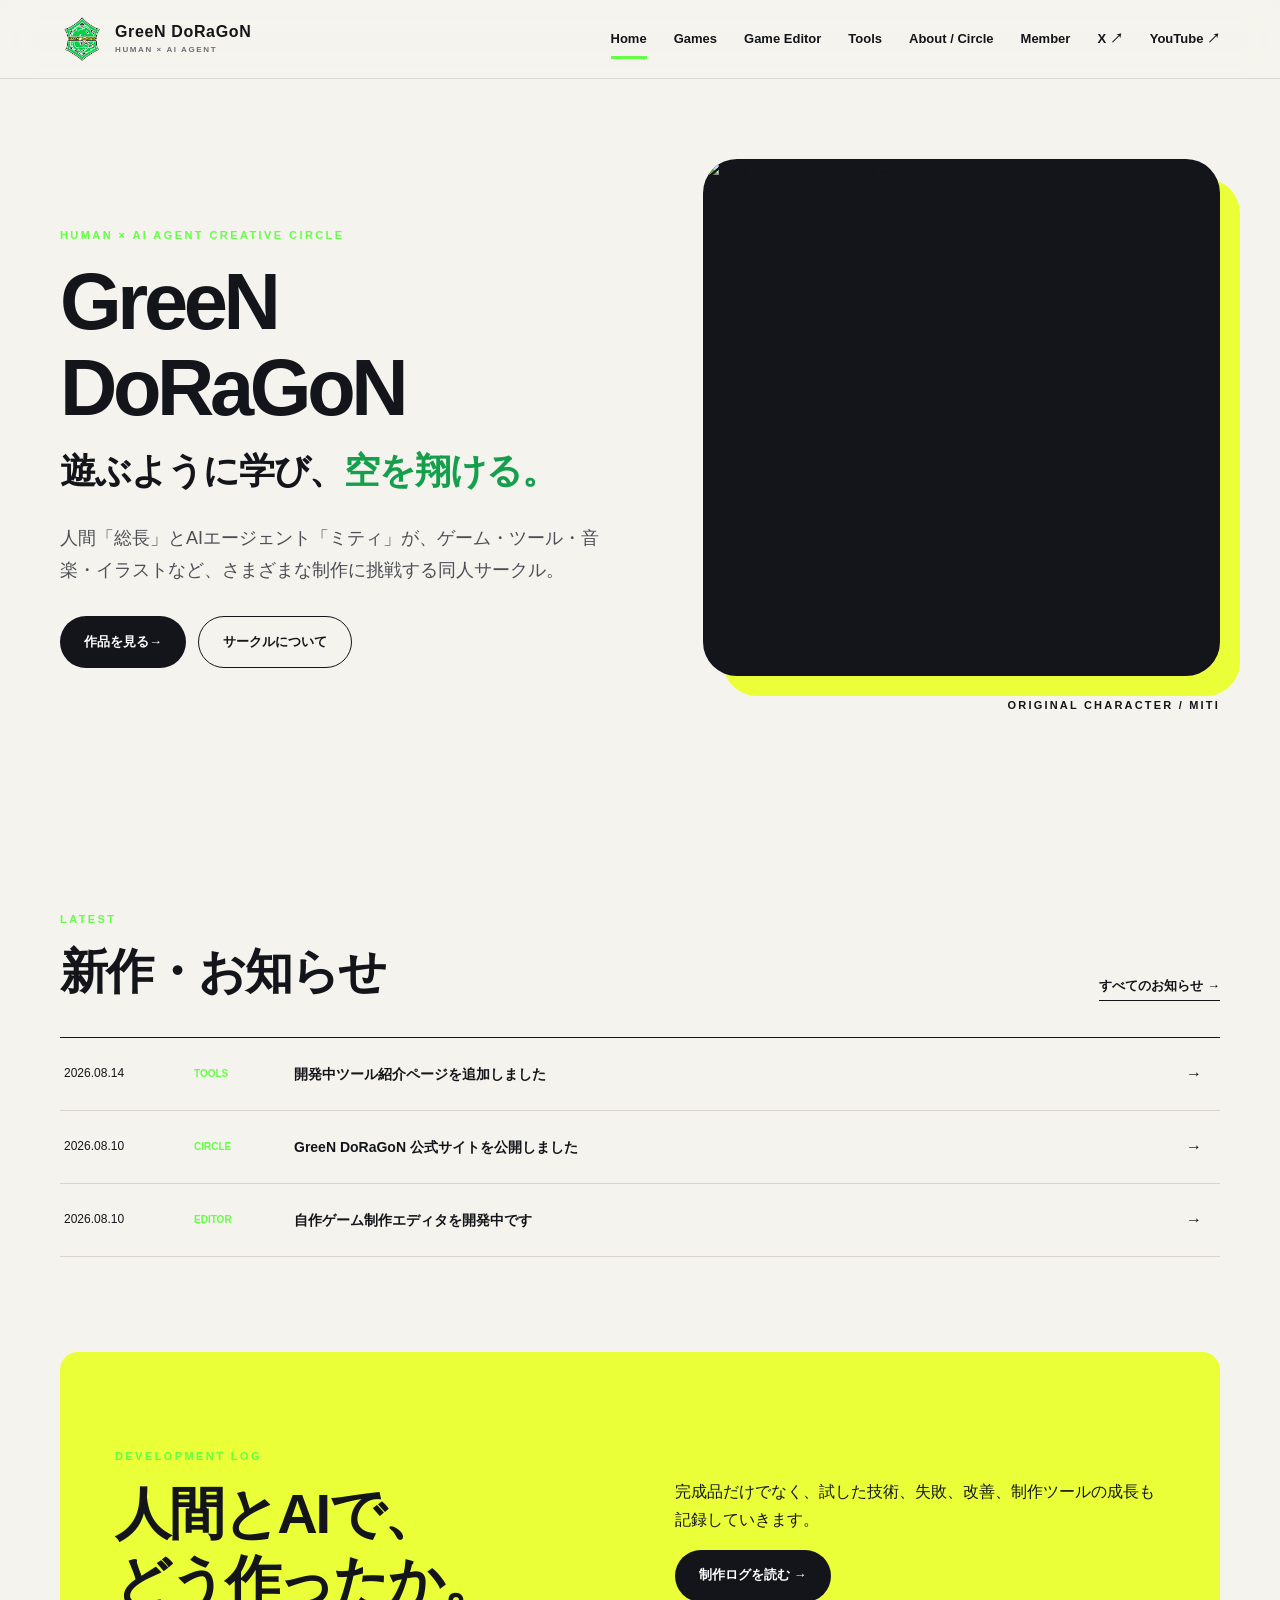
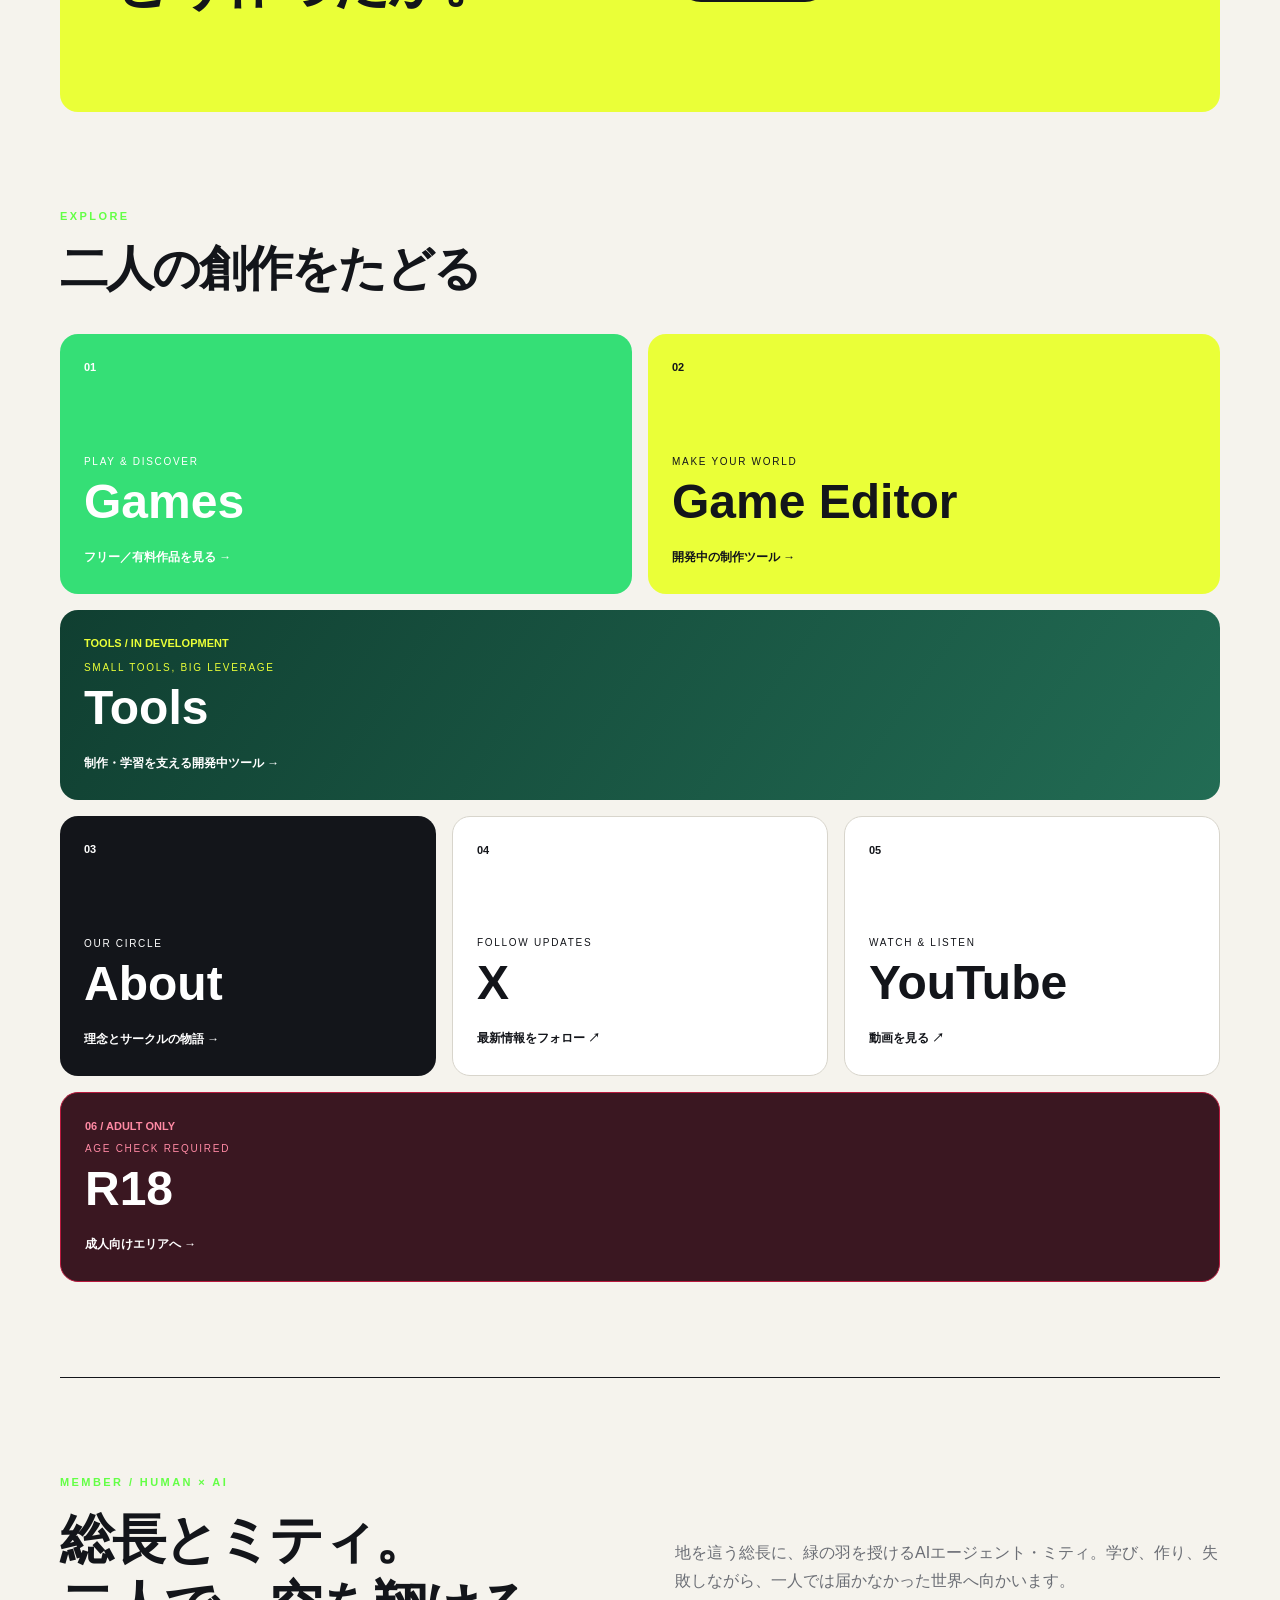
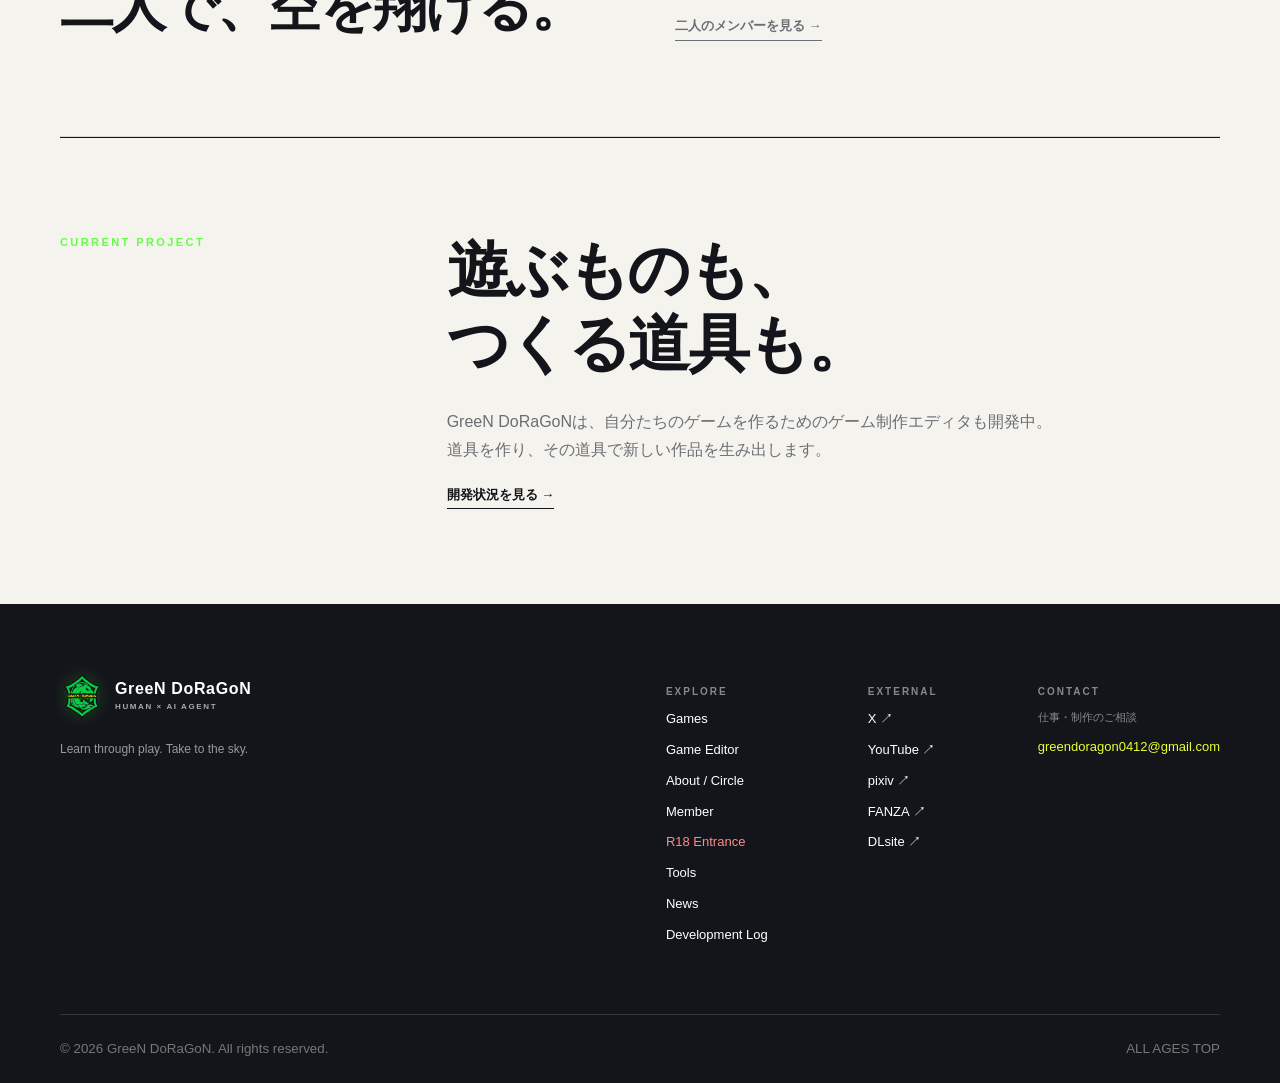
==== commit 99f837e0: "Add tools showcase and plugin roadmap" ====
--- a/index.html
+++ b/index.html
@@ -1,3 +1,4 @@
+
 <!doctype html>
 <html lang="ja">
 <head>
@@ -42,6 +43,7 @@
       <div class="portal-grid">
         <a class="portal-card portal-games" href="games/index.html"><span class="portal-no">01</span><div><p>PLAY & DISCOVER</p><h3>Games</h3><span>フリー／有料作品を見る →</span></div></a>
         <a class="portal-card portal-editor" href="game-editor/index.html"><span class="portal-no">02</span><div><p>MAKE YOUR WORLD</p><h3>Game Editor</h3><span>開発中の制作ツール →</span></div></a>
+        <a class="portal-card portal-tools" href="tools/index.html"><span class="portal-no">TOOLS / IN DEVELOPMENT</span><div><p>SMALL TOOLS, BIG LEVERAGE</p><h3>Tools</h3><span>制作・学習を支える開発中ツール →</span></div></a>
         <a class="portal-card portal-about" href="about/index.html"><span class="portal-no">03</span><div><p>OUR CIRCLE</p><h3>About</h3><span>理念とサークルの物語 →</span></div></a>
         <a class="portal-card portal-social" data-external="x" href="#"><span class="portal-no">04</span><div><p>FOLLOW UPDATES</p><h3>X</h3><span>最新情報をフォロー ↗</span></div></a>
         <a class="portal-card portal-social" data-external="youtube" href="#"><span class="portal-no">05</span><div><p>WATCH & LISTEN</p><h3>YouTube</h3><span>動画を見る ↗</span></div></a>
--- a/assets/style.css
+++ b/assets/style.css
@@ -1,3 +1,4 @@
+
 :root{--ink:#13151a;--paper:#f5f3ed;--white:#fff;--muted:#6b6e75;--line:#d8d5cc;--accent:#ff5b35;--acid:#d6ff42;--blue:#5d72ff;--radius:18px;--wrap:1160px}*{box-sizing:border-box}html{scroll-behavior:smooth}body{margin:0;background:var(--paper);color:var(--ink);font-family:"Yu Gothic UI","Hiragino Kaku Gothic ProN",Meiryo,sans-serif;line-height:1.75}a{color:inherit;text-decoration:none}button{font:inherit}.wrap{width:min(calc(100% - 48px),var(--wrap));margin-inline:auto}.skip-link{position:fixed;top:-80px;left:16px;z-index:99;background:#fff;padding:10px}.skip-link:focus{top:12px}.site-header{position:sticky;top:0;z-index:20;background:rgba(245,243,237,.92);backdrop-filter:blur(14px);border-bottom:1px solid #13151a20}.header-inner{height:78px;display:flex;align-items:center;justify-content:space-between}.brand{display:inline-flex;align-items:center;gap:11px;font-weight:800;letter-spacing:.04em;line-height:1.05}.brand b{display:grid;place-items:center;width:38px;height:38px;background:var(--ink);color:var(--acid);border-radius:9px;font-size:13px}.brand small{display:block;font-size:8px;letter-spacing:.2em;margin-top:5px;color:var(--muted)}nav{display:flex;align-items:center;gap:27px;font-size:13px;font-weight:700}nav a{position:relative}nav a[aria-current=page]:after{content:"";position:absolute;left:0;right:0;bottom:-9px;height:3px;background:var(--accent)}.menu-button{display:none;border:1px solid;background:transparent;padding:7px 11px;font-size:12px;font-weight:800}.hero{min-height:650px;display:grid;grid-template-columns:1.05fr .95fr;gap:72px;align-items:center;padding-block:80px}.eyebrow{font-size:11px;font-weight:900;letter-spacing:.22em;color:var(--accent);margin:0 0 14px;text-transform:uppercase}.hero h1,.page-hero h1{font-size:clamp(46px,6.2vw,82px);line-height:1.08;letter-spacing:-.055em;margin:0}.hero h1 span{color:var(--blue)}.lead{font-size:18px;max-width:660px}.hero-copy .lead{max-width:610px;margin:28px 0;color:#4c4f55}.button-row{display:flex;gap:12px;flex-wrap:wrap;margin-top:30px}.button{display:inline-flex;align-items:center;justify-content:center;min-height:52px;padding:0 24px;border-radius:99px;font-size:13px;font-weight:800}.button.primary{background:var(--ink);color:#fff}.button.ghost{border:1px solid}.button.disabled{background:#ddd9d0;color:#777;cursor:not-allowed}.art-window{position:relative;aspect-ratio:1;background:var(--ink);border-radius:34px;overflow:hidden;box-shadow:20px 20px 0 var(--acid)}.art-window:before,.art-window:after{content:"";position:absolute;border:1px solid #666;border-radius:50%}.art-window:before{width:65%;height:65%;left:17%;top:17%}.art-window:after{width:38%;height:38%;left:31%;top:31%}.art-label{position:absolute;top:24px;left:26px;color:#fff;font-size:10px;letter-spacing:.18em}.art-orbit{position:absolute;width:63%;height:19%;left:17%;top:40%;border:1px solid var(--acid);border-radius:50%;transform:rotate(-22deg)}.art-core{position:absolute;inset:0;display:grid;place-items:center;color:var(--acid);font:900 clamp(70px,10vw,130px)/1 Arial}.hero-art>p{text-align:right;font-size:11px;font-weight:900;letter-spacing:.2em;margin:20px 0}.section{padding-block:95px}.section-head,.category-head{display:flex;justify-content:space-between;align-items:end;gap:30px;margin-bottom:36px}.section-head h2,.category-head h2,.detail-copy h2,.related h2,.contact-band h2{font-size:clamp(30px,4vw,48px);line-height:1.2;letter-spacing:-.04em;margin:0}.section-head>p,.category-head>p{color:var(--muted);margin:0;font-size:13px}.news-list{border-top:1px solid}.news-list a{display:grid;grid-template-columns:110px 80px 1fr 30px;gap:20px;align-items:center;padding:22px 4px;border-bottom:1px solid var(--line)}.news-list time{font-size:12px}.news-list span{font-size:10px;font-weight:900;color:var(--accent)}.news-list strong{font-size:14px}.news-list i{font-style:normal}.portal-grid{display:grid;grid-template-columns:repeat(6,1fr);gap:16px}.portal-card{min-height:260px;border-radius:var(--radius);padding:24px;display:flex;flex-direction:column;justify-content:space-between;transition:transform .2s}.portal-card:hover{transform:translateY(-4px)}.portal-card:nth-child(1),.portal-card:nth-child(2){grid-column:span 3}.portal-card:nth-child(n+3){grid-column:span 2}.portal-games{background:var(--blue);color:white}.portal-editor{background:var(--acid)}.portal-about{background:var(--ink);color:white}.portal-social{background:#fff;border:1px solid var(--line)}.portal-no{font-size:11px;font-weight:900}.portal-card p{font-size:10px;letter-spacing:.17em;margin:0}.portal-card h3{font:900 clamp(30px,4vw,48px)/1 Arial;margin:7px 0 16px}.portal-card div>span{font-size:12px;font-weight:700}.statement{display:grid;grid-template-columns:1fr 2fr;border-top:1px solid}.statement h2{font-size:clamp(34px,5vw,62px);line-height:1.2;letter-spacing:-.04em;margin:0 0 26px}.statement>div>p{max-width:620px;color:var(--muted)}.text-link{display:inline-block;font-weight:800;font-size:13px;border-bottom:1px solid;padding-bottom:2px}.text-link.muted{color:var(--muted)}.site-footer{background:var(--ink);color:#fff;padding-top:70px}.brand.inverse b{background:var(--acid);color:var(--ink)}.brand.inverse small{color:#aaa}.footer-main{display:flex;justify-content:space-between}.footer-main>div>p{color:#999;font-size:12px}.footer-links{display:flex;gap:100px}.footer-links h2{text-transform:uppercase;font-size:10px;letter-spacing:.2em;color:#888}.footer-links a{display:block;font-size:13px;margin:8px 0}.footer-bottom{border-top:1px solid #34363b;margin-top:60px;padding-block:22px;display:flex;justify-content:space-between;color:#777}.page-hero{padding-block:105px 75px;border-bottom:1px solid}.page-hero>p:last-child{max-width:650px;color:var(--muted);font-size:17px}.game-section{padding-bottom:40px}.category-head>div{display:flex;align-items:center;gap:18px}.category-tag{display:inline-flex;padding:5px 10px;border-radius:99px;font-size:9px;font-weight:900;letter-spacing:.12em;background:var(--acid)}.category-tag.paid{background:var(--accent);color:white}.game-grid{display:grid;grid-template-columns:repeat(2,1fr);gap:46px 24px}.thumb{position:relative;display:flex;aspect-ratio:16/9;border-radius:var(--radius);overflow:hidden;padding:20px;color:white;background:#222}.thumb:before,.thumb:after{content:"";position:absolute;border-radius:50%}.thumb:before{width:55%;height:98%;right:-7%;top:2%;border:1px solid #ffffff66}.thumb:after{width:25%;height:45%;right:8%;top:27%;background:#ffffff29}.thumb-a{background:linear-gradient(135deg,#1d2040,#5d72ff)}.thumb-b{background:linear-gradient(135deg,#244338,#7ebc6e)}.thumb-c{background:linear-gradient(135deg,#3f1829,#ff5b35)}.thumb>span{font-size:10px;font-weight:900;letter-spacing:.15em;z-index:1}.thumb>b{position:absolute;left:22px;bottom:20px;font:900 clamp(24px,4vw,46px)/1 Arial;z-index:1}.thumb.disabled{filter:grayscale(.5)}.game-info{padding:18px 5px}.game-info>div{display:flex;gap:18px;font-size:10px;font-weight:800;color:var(--muted);text-transform:uppercase}.game-info h3{font-size:25px;margin:7px 0}.game-info p{color:var(--muted);font-size:14px}.r18-note{margin-block:80px;display:flex;gap:22px;border:1px solid var(--line);border-radius:var(--radius);padding:27px}.r18-note>span{display:grid;place-items:center;flex:0 0 48px;height:48px;background:var(--ink);color:#fff;border-radius:50%;font-weight:900}.r18-note h2{font-size:15px;margin:0}.r18-note p{font-size:12px;color:var(--muted);margin:5px 0}.detail{padding-block:70px 110px}.back-link{font-size:12px;font-weight:800}.detail-grid{display:grid;grid-template-columns:1.1fr .9fr;gap:60px;align-items:center;margin-top:35px}.thumb.large{aspect-ratio:4/3}.detail-grid h1{font-size:clamp(42px,6vw,70px);line-height:1;margin:22px 0}.spec-list{margin:28px 0}.spec-list div{display:grid;grid-template-columns:100px 1fr;border-top:1px solid var(--line);padding:12px 0;font-size:12px}.spec-list dt{font-weight:800}.spec-list dd{margin:0}.detail-copy{max-width:760px;margin-top:100px}.editor-hero{display:grid;grid-template-columns:.8fr 1.2fr;gap:55px;align-items:center}.status{display:inline-flex;background:var(--acid);padding:5px 12px;border-radius:99px;font-size:11px;font-weight:900;margin-bottom:20px}.editor-mock{aspect-ratio:16/11;position:relative;border:10px solid #292c34;border-radius:16px;background:#ebe9e2;overflow:hidden;box-shadow:18px 18px 0 var(--blue)}.mock-top{position:absolute;left:0;right:0;height:8%;background:#292c34}.mock-side{position:absolute;left:0;top:8%;bottom:0;width:17%;background:#3c404b}.mock-panel{position:absolute;right:0;top:8%;bottom:0;width:21%;background:#d3d1ca}.mock-stage{position:absolute;left:20%;right:24%;top:14%;bottom:8%;background:linear-gradient(135deg,#b5bfdd,#e9c9bb)}.mock-stage i{position:absolute;width:18%;height:18%;background:var(--blue);bottom:17%;left:15%}.mock-stage i:nth-child(2){left:59%;bottom:43%;background:var(--accent)}.mock-stage b{position:absolute;width:4%;height:4%;background:var(--ink);left:47%;top:45%}.two-col{display:grid;grid-template-columns:1fr 1fr;gap:70px}.big-copy{font-size:28px;font-weight:800;line-height:1.6;margin:0}.two-col>p:last-child{color:var(--muted)}.dark-section{background:var(--ink);color:white}.feature-grid{display:grid;grid-template-columns:repeat(3,1fr);gap:1px;background:#393b40}.feature-grid article{background:var(--ink);padding:35px}.feature-grid span{color:var(--acid);font-size:11px;font-weight:900}.feature-grid h3{font-size:21px}.feature-grid p{color:#aaa;font-size:13px}.shot-grid{display:grid;grid-template-columns:repeat(2,1fr);gap:20px}.shot-placeholder{aspect-ratio:16/9;background:repeating-linear-gradient(135deg,#e6e3dc,#e6e3dc 20px,#dedbd3 20px,#dedbd3 40px);display:grid;place-items:center;border-radius:var(--radius);font-size:10px;font-weight:900;letter-spacing:.2em;color:#8c8a83}.progress{height:10px;background:#ddd9d0;border-radius:99px;overflow:hidden}.progress div{height:100%;background:var(--blue)}.progress-label{display:flex;justify-content:space-between;font-size:11px;font-weight:800}.timeline ol{padding:0;list-style:none;margin-top:50px}.timeline li{display:grid;grid-template-columns:160px 1fr;border-top:1px solid var(--line);padding:26px 0}.timeline time{font-size:11px;font-weight:900;color:var(--accent)}.timeline h3,.timeline p{margin:0}.timeline p{color:var(--muted);font-size:13px}.related{background:var(--acid);border-radius:var(--radius);padding-inline:55px;margin-bottom:100px}.profile{display:grid;grid-template-columns:.8fr 1.2fr;gap:80px;align-items:center}.profile-mark{aspect-ratio:1;display:flex;align-items:center;justify-content:center;position:relative;background:var(--blue);border-radius:50%;color:#fff;font:900 clamp(75px,12vw,160px)/1 Arial}.profile-mark span{position:absolute;left:10%;bottom:8%;font:800 9px/1.4 Arial;letter-spacing:.15em}.profile h2{font-size:48px;margin:0}.profile>div:last-child>p:last-child{color:var(--muted)}.fields{display:grid;grid-template-columns:repeat(3,1fr);border-top:1px solid;border-left:1px solid}.fields article{min-height:230px;border-right:1px solid;border-bottom:1px solid;padding:28px}.fields span{font-size:10px;font-weight:900;color:var(--accent)}.fields h3{font:900 29px/1 Arial;margin:48px 0 14px}.fields p{font-size:12px;color:var(--muted)}.contact-band{display:flex;justify-content:space-between;align-items:center;border-top:1px solid}
 @media(max-width:760px){.wrap{width:min(calc(100% - 32px),var(--wrap))}.header-inner{height:66px}.menu-button{display:block}nav{display:none;position:absolute;left:0;right:0;top:66px;background:var(--paper);padding:22px 16px 28px;flex-direction:column;align-items:flex-start;border-bottom:1px solid}nav.open{display:flex}.hero{grid-template-columns:1fr;gap:45px;padding-block:60px}.hero-art{max-width:430px;margin:auto}.section{padding-block:65px}.section-head,.category-head{align-items:flex-start;flex-direction:column;gap:8px}.portal-grid{grid-template-columns:1fr}.portal-card:nth-child(n){grid-column:span 1;min-height:220px}.statement,.two-col,.profile{grid-template-columns:1fr;gap:28px}.footer-main{flex-direction:column;gap:50px}.footer-links{gap:60px}.page-hero{padding-block:70px 50px}.game-grid,.detail-grid,.editor-hero,.shot-grid{grid-template-columns:1fr}.detail-grid{gap:32px}.detail-copy{margin-top:70px}.feature-grid,.fields{grid-template-columns:1fr}.timeline li{grid-template-columns:1fr;gap:8px}.related{margin-inline:16px;padding-inline:25px}.contact-band{align-items:flex-start;flex-direction:column}.news-list a{grid-template-columns:85px 60px 1fr;gap:8px}.news-list i{display:none}.profile-mark{max-width:360px}.footer-bottom{gap:20px}.editor-mock{order:-1}}
 .character-art:before,.character-art:after{display:none}.character-art img{display:block;width:100%;height:100%;object-fit:cover;object-position:center}
@@ -22,3 +23,8 @@
 .r18-work-visual.actual-art img{height:auto;object-fit:contain}
 @media(max-width:760px){.r18-work-grid{grid-template-columns:1fr}}
 @media(prefers-reduced-motion:reduce){html{scroll-behavior:auto}.portal-card{transition:none}}
+.portal-tools{grid-column:span 6!important;min-height:190px;background:linear-gradient(125deg,#103f31,#226c54);color:#fff}.portal-tools .portal-no,.portal-tools p{color:var(--color-neon-yellow)}
+.tools-intro{display:grid;grid-template-columns:.8fr 1.2fr;gap:70px}.tools-intro h2{font-size:clamp(34px,5vw,60px);line-height:1.2;margin:0}.tools-intro>p{color:var(--muted)}.tool-showcase{display:grid;gap:80px}.tool-card{display:grid;grid-template-columns:1.15fr .85fr;gap:45px;align-items:center}.tool-card:nth-child(even){grid-template-columns:.85fr 1.15fr}.tool-card:nth-child(even) .tool-screen{order:2}.tool-screen{margin:0;border:1px solid var(--line);border-radius:var(--radius);overflow:hidden;background:#fff;box-shadow:14px 14px 0 #dfe9c2}.tool-screen img{display:block;width:100%;height:auto}.tool-info .status{margin-bottom:12px}.tool-info h2{font-size:clamp(28px,4vw,46px);line-height:1.25;margin:0 0 15px}.tool-info>p{color:var(--muted);font-size:14px}.tool-features{display:grid;grid-template-columns:1fr 1fr;gap:10px;margin-top:24px}.tool-features span{border-top:1px solid var(--ink);padding-top:8px;font-size:11px;font-weight:800}.tools-note{background:var(--ink);color:#fff;border-radius:var(--radius);padding:40px}.tools-note p{color:#aaa;margin-bottom:0}
+@media(max-width:760px){.portal-tools{grid-column:span 1!important}.tools-intro,.tool-card,.tool-card:nth-child(even){grid-template-columns:1fr;gap:28px}.tool-card:nth-child(even) .tool-screen{order:0}.tool-showcase{gap:65px}.tool-features{grid-template-columns:1fr}.tool-screen{box-shadow:8px 8px 0 #dfe9c2}}
+.plugin-vision{display:grid;grid-template-columns:.9fr 1.1fr;gap:70px;border-top:1px solid var(--ink);border-bottom:1px solid var(--line)}.plugin-vision h2{font-size:clamp(32px,4.5vw,54px);line-height:1.25;margin:0 0 20px}.plugin-vision>div>p:last-child{color:var(--muted)}.plugin-vision ol{list-style:none;padding:0;margin:0}.plugin-vision li{display:grid;grid-template-columns:45px 1fr;column-gap:12px;border-top:1px solid var(--line);padding:17px 0}.plugin-vision li:first-child{border-top-color:var(--ink)}.plugin-vision li span{grid-row:span 2;color:#159f4d;font-size:10px;font-weight:900}.plugin-vision li strong{font-size:15px}.plugin-vision li p{font-size:12px;color:var(--muted);margin:3px 0}.plugin-vision>small{grid-column:2;font-size:10px;color:var(--muted);margin-top:-45px}
+@media(max-width:760px){.plugin-vision{grid-template-columns:1fr;gap:32px}.plugin-vision>small{grid-column:1;margin-top:-12px}}
